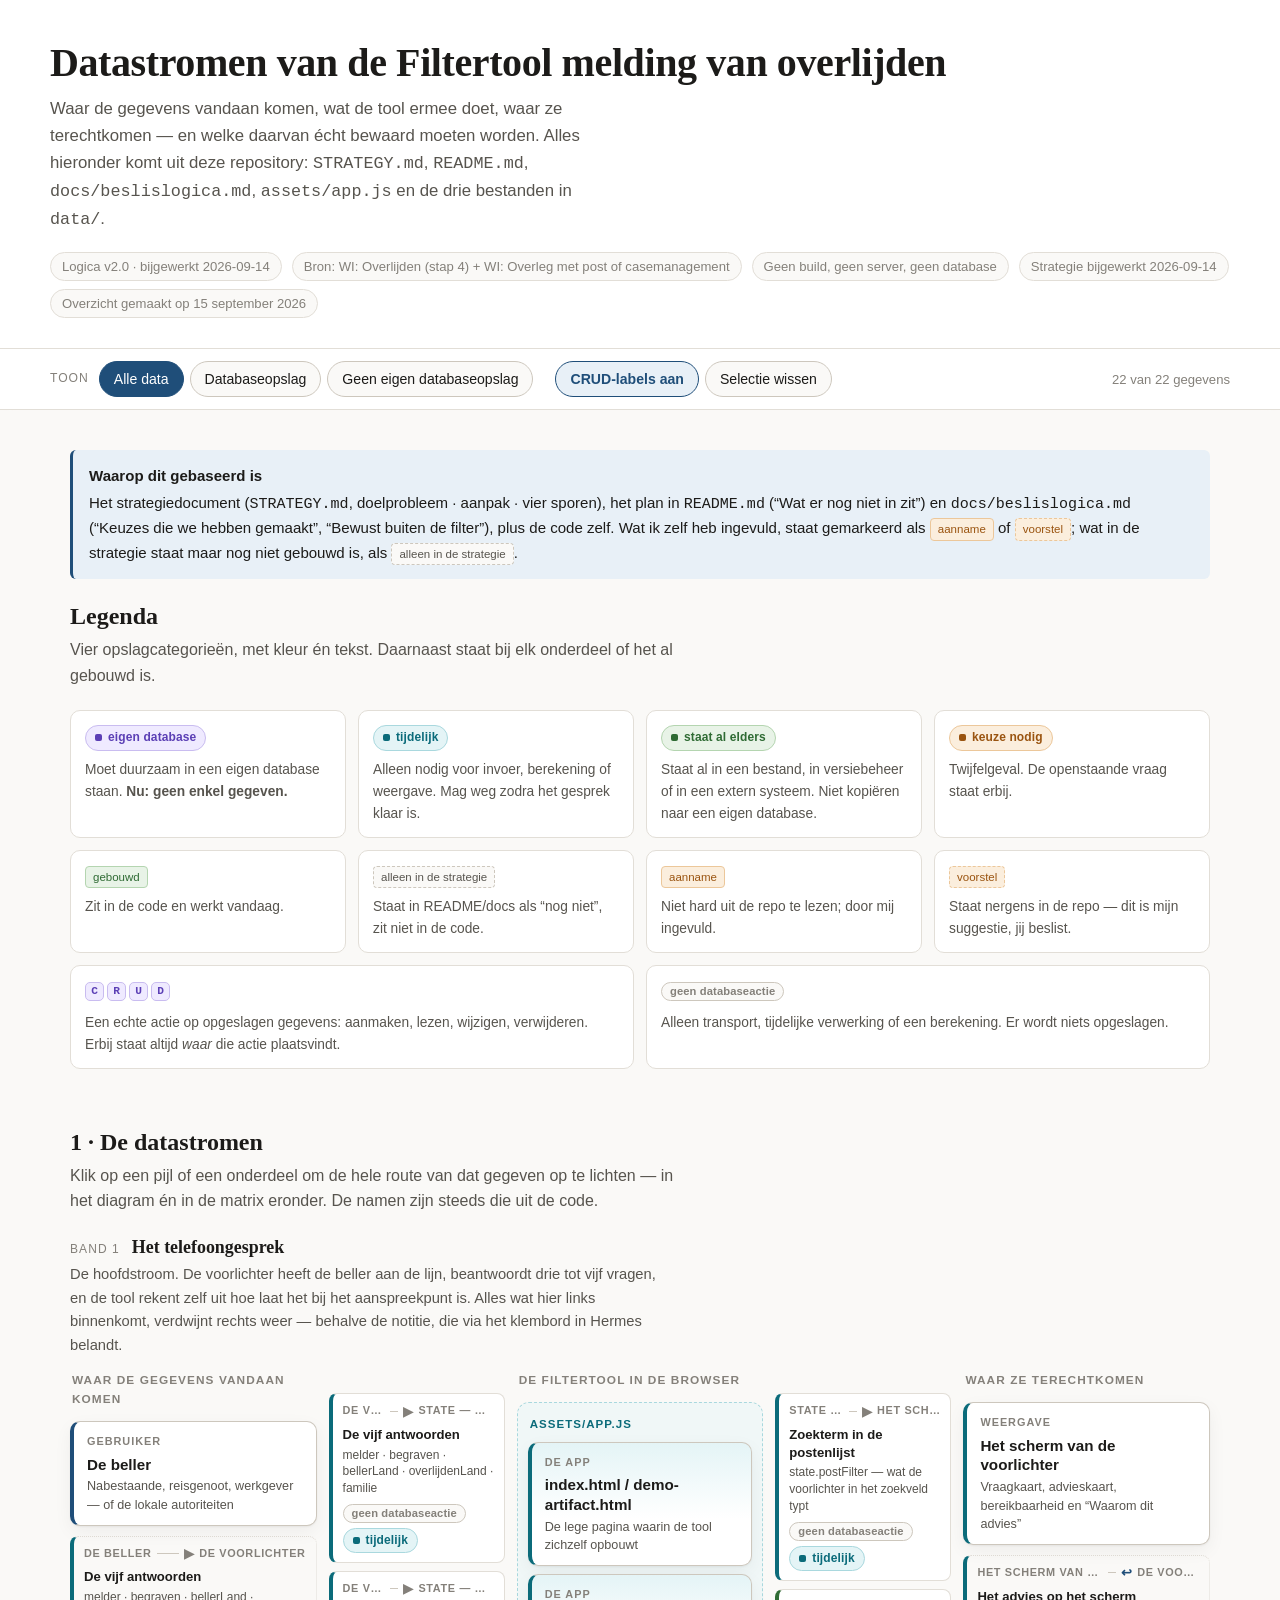
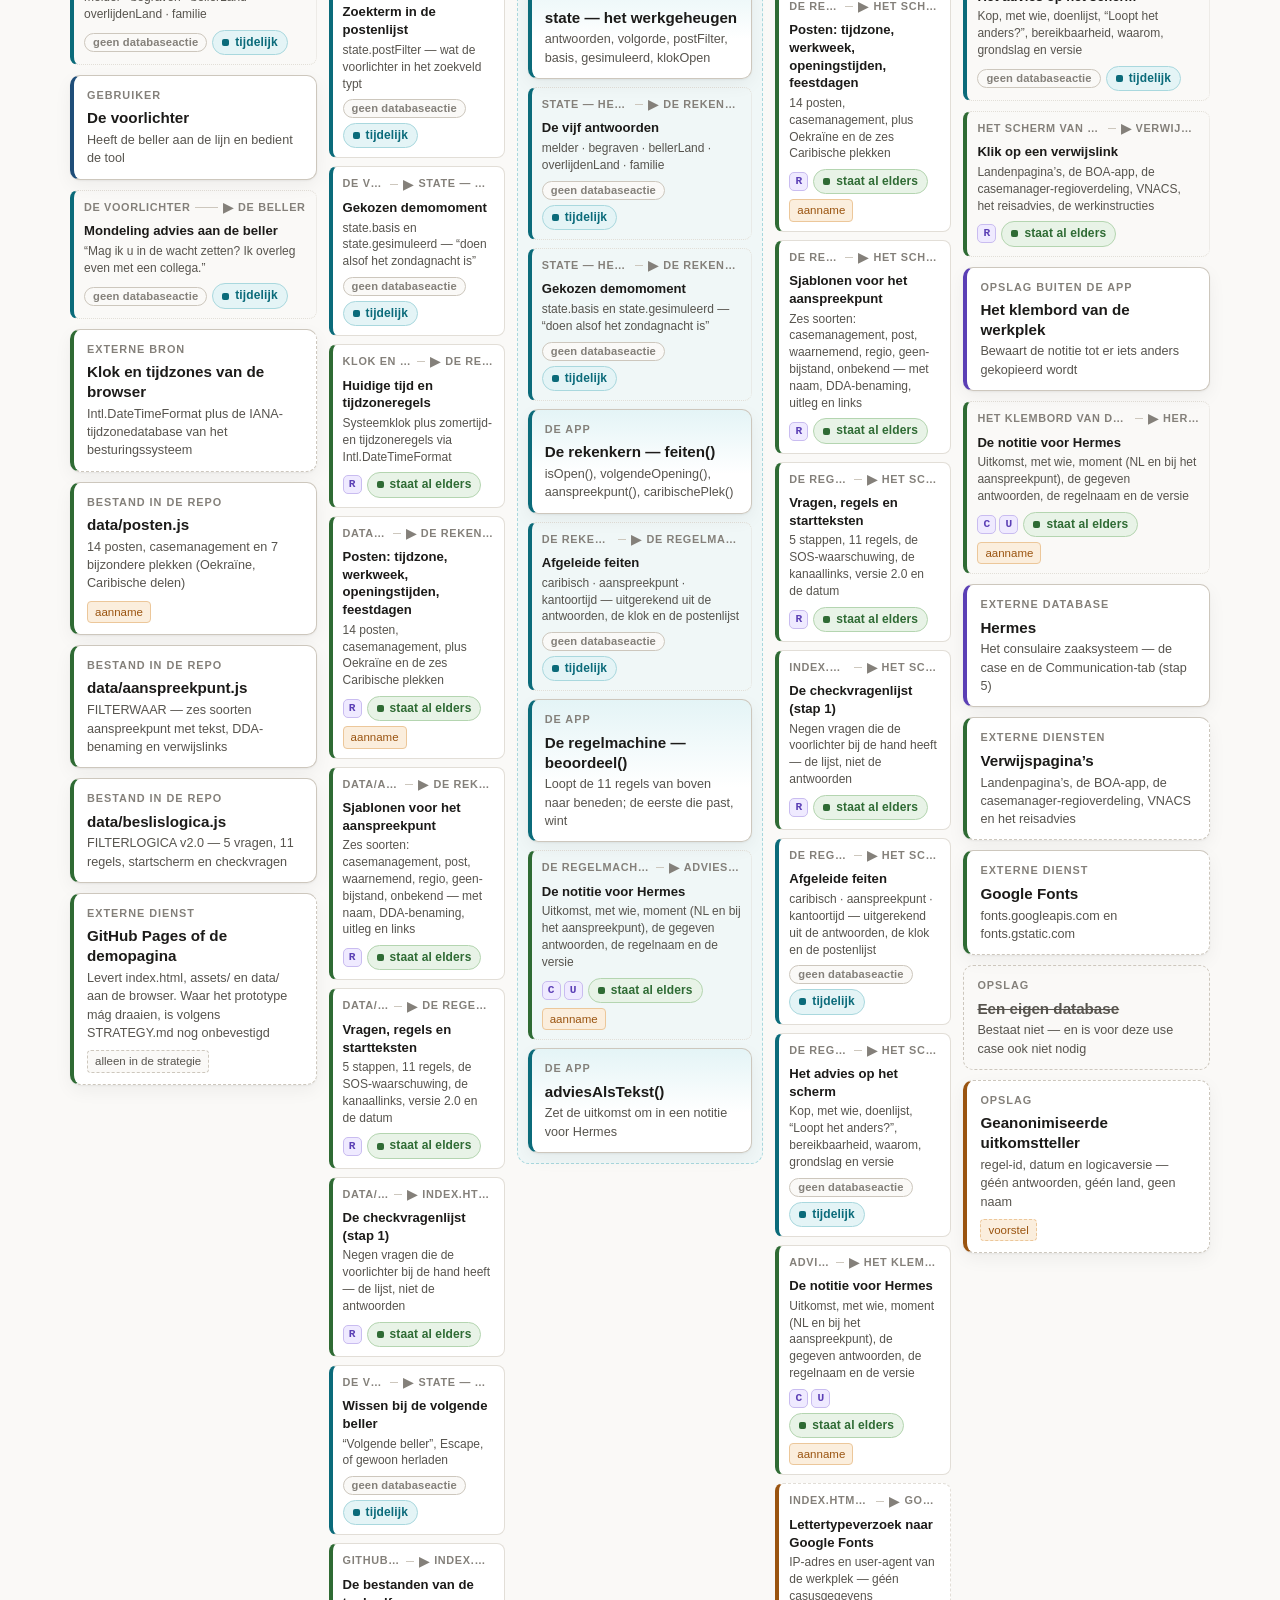
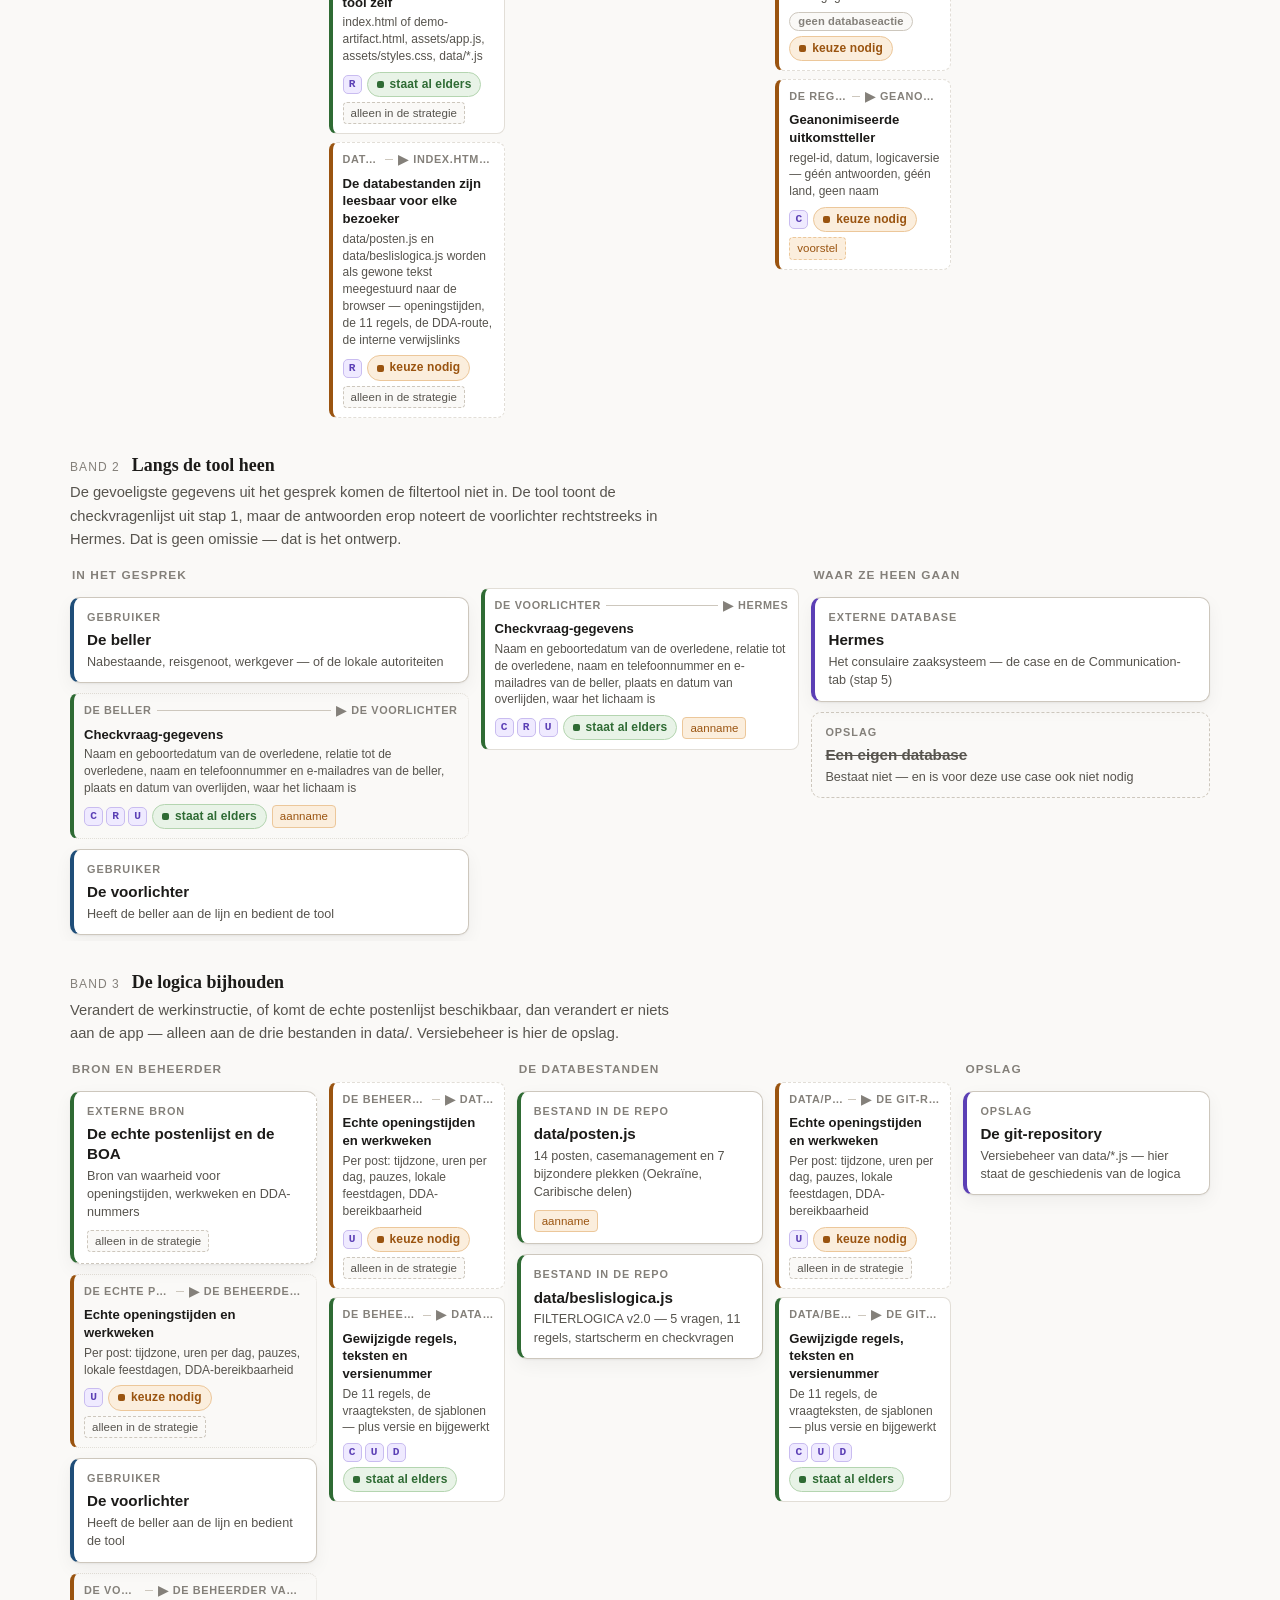
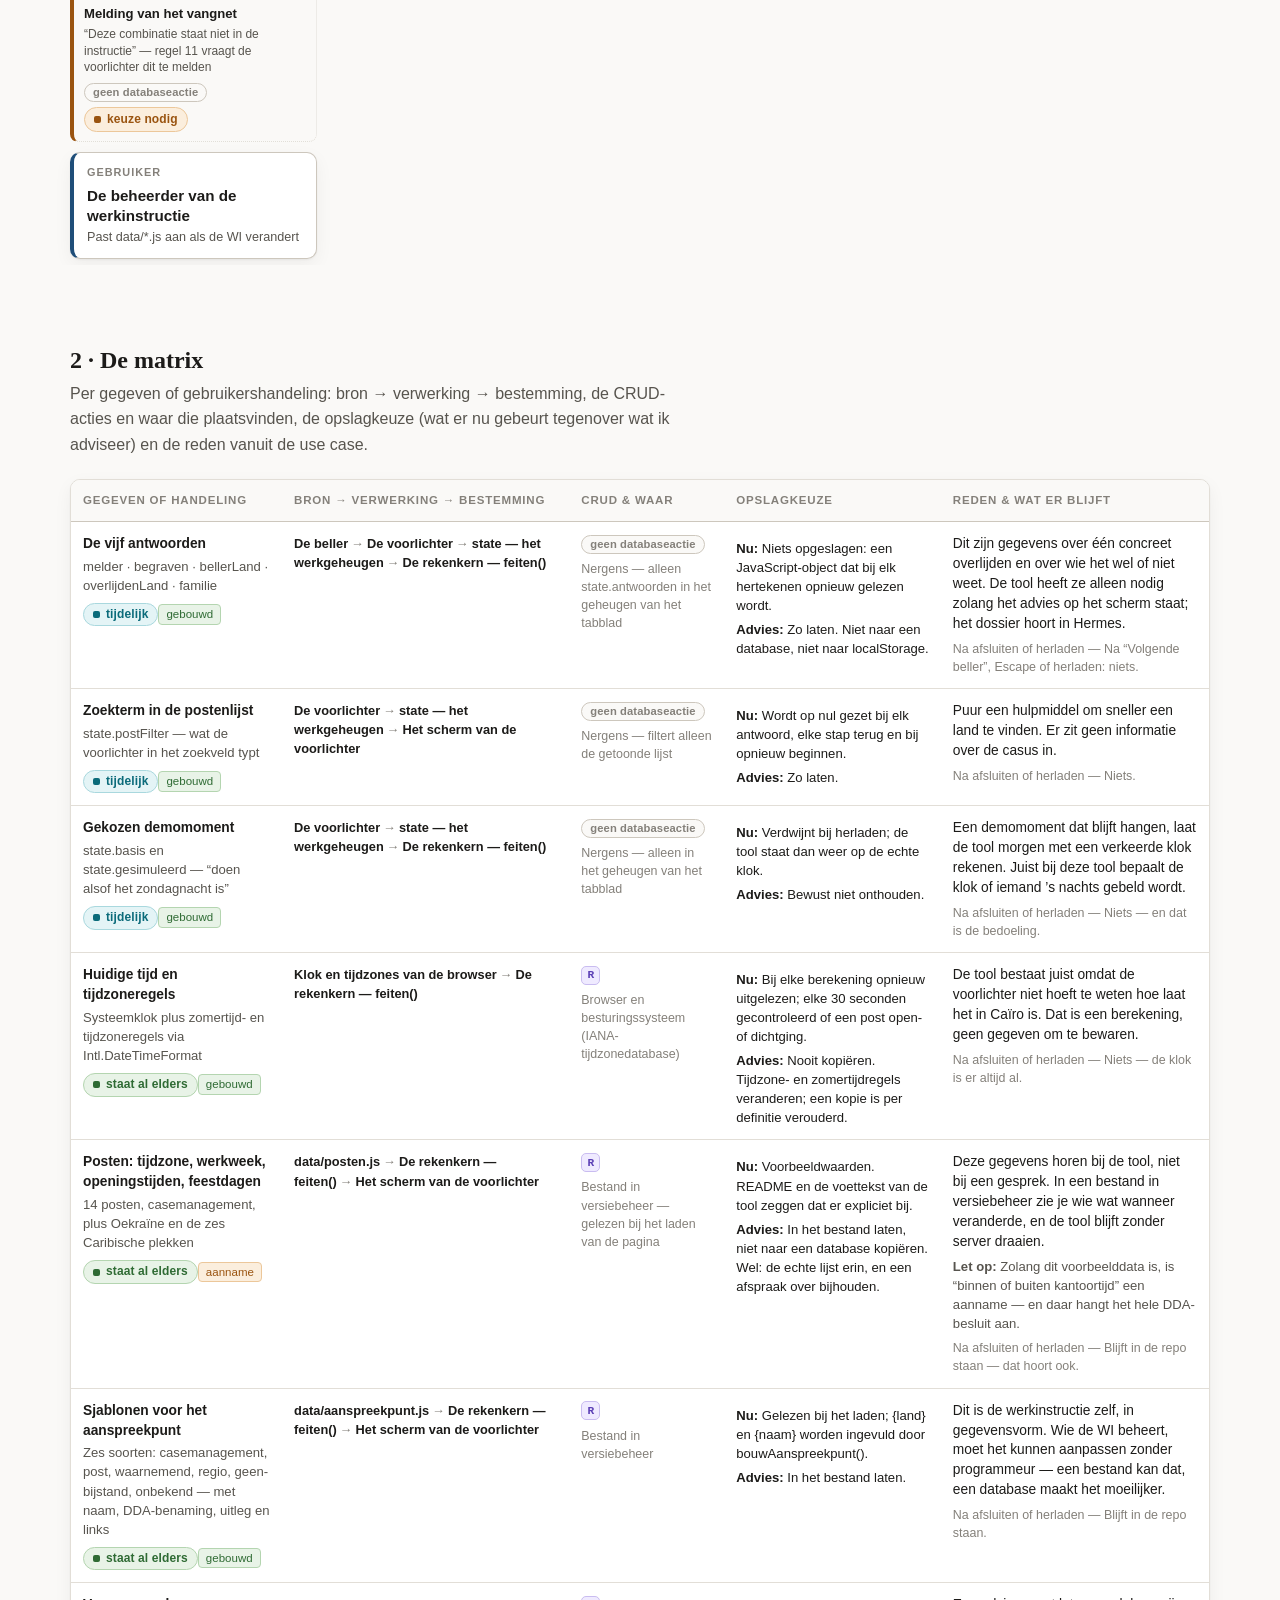
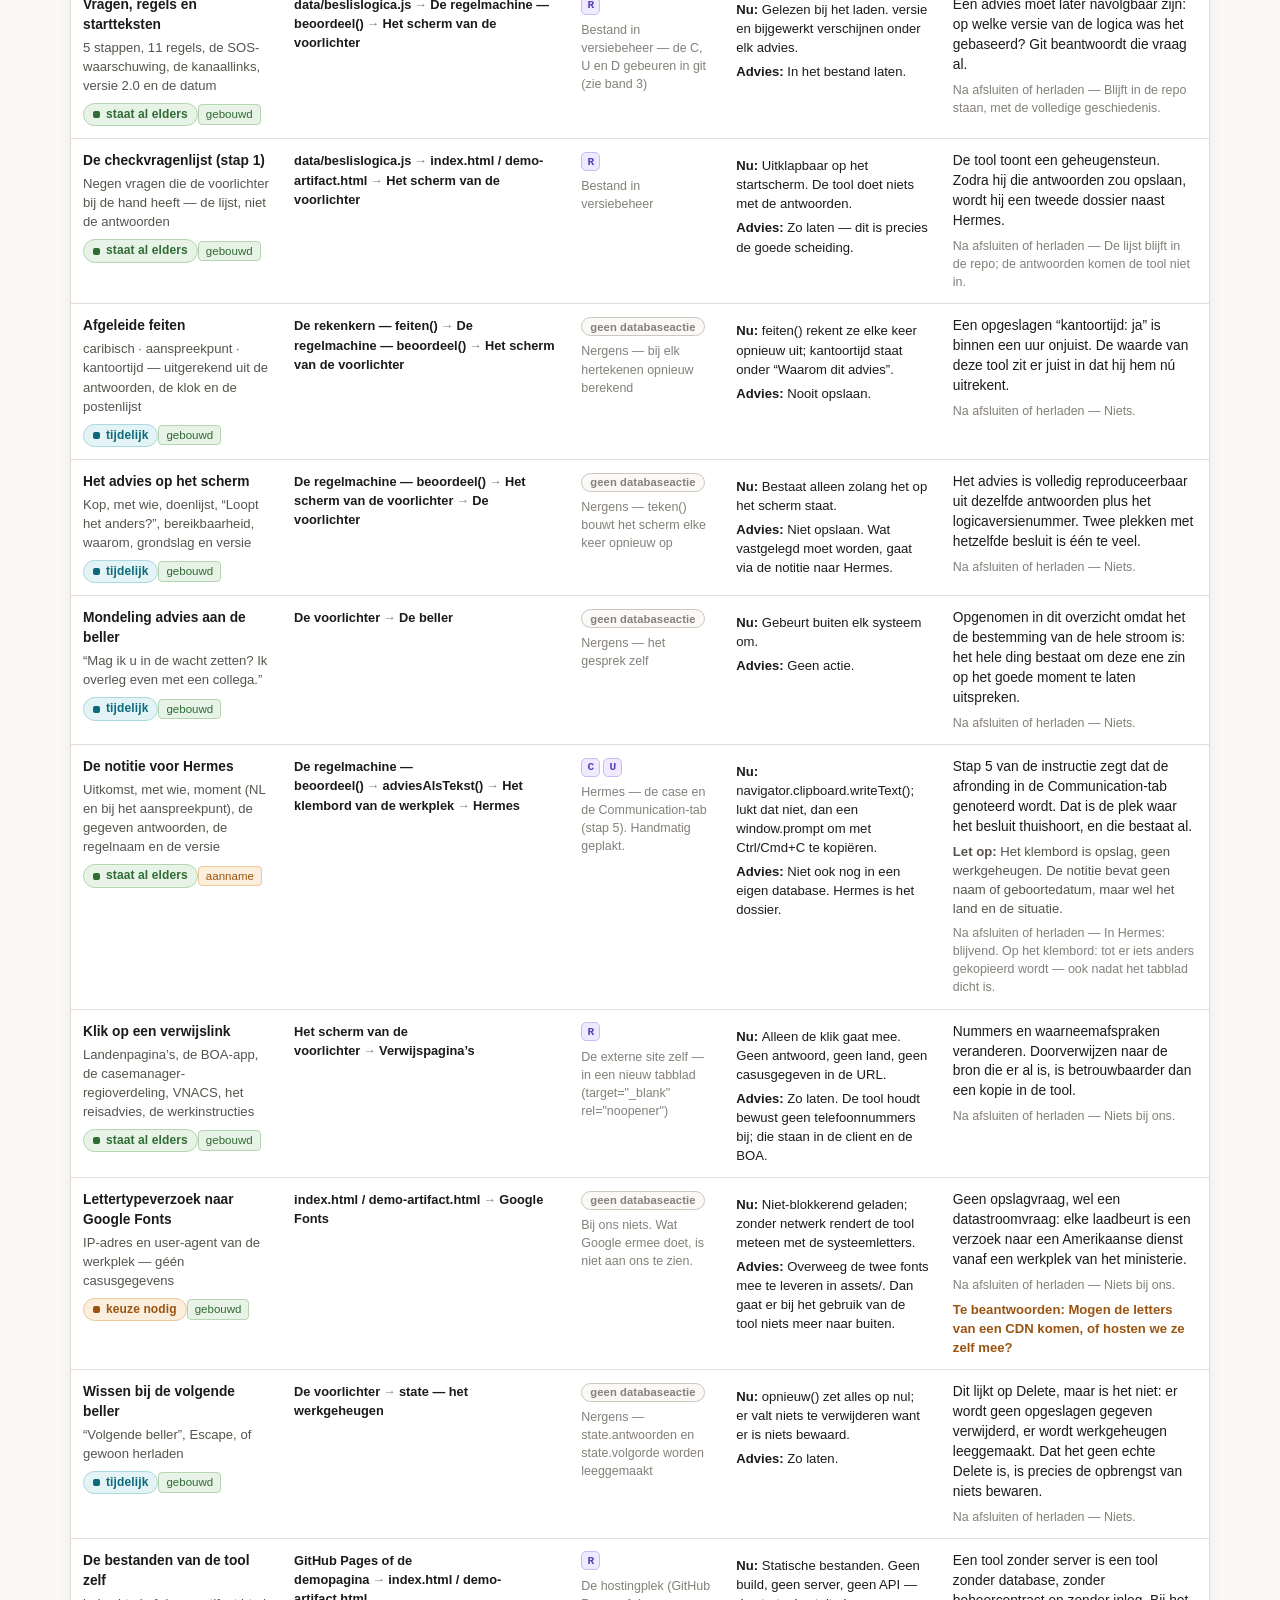
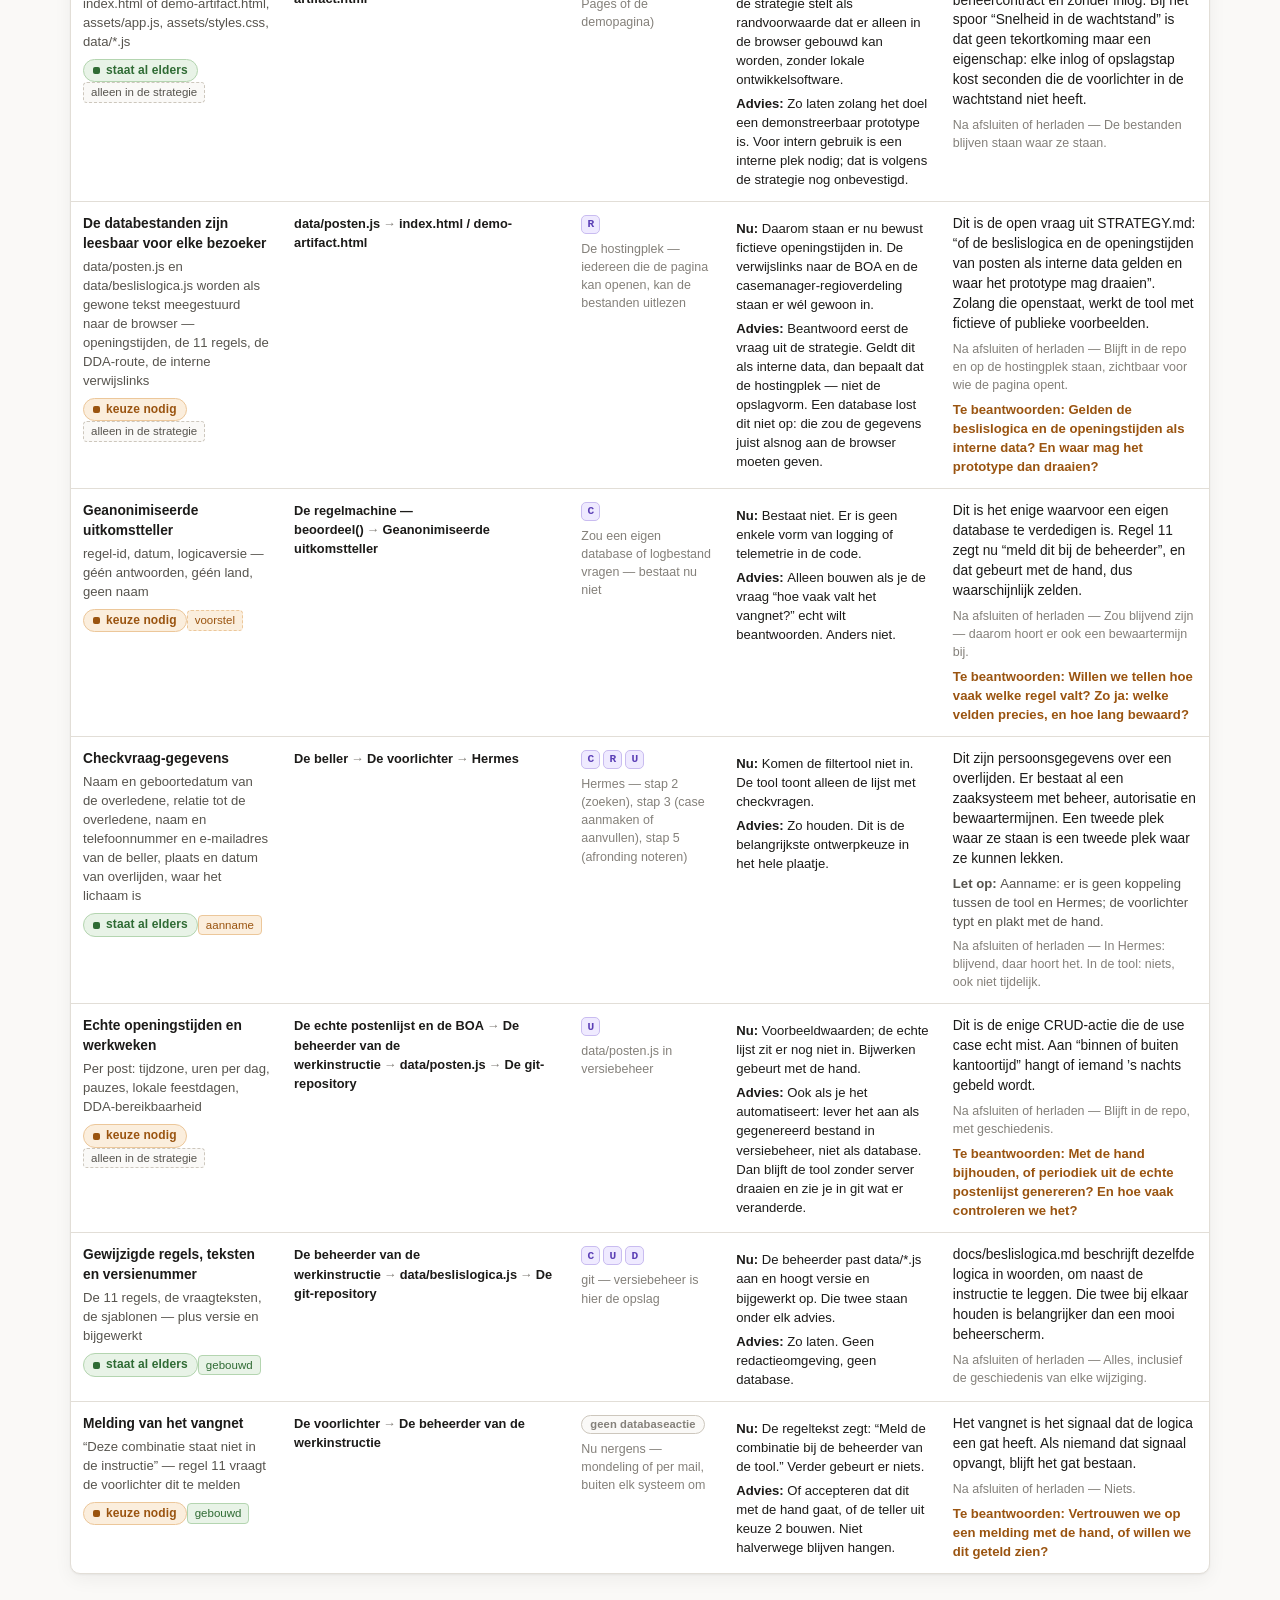
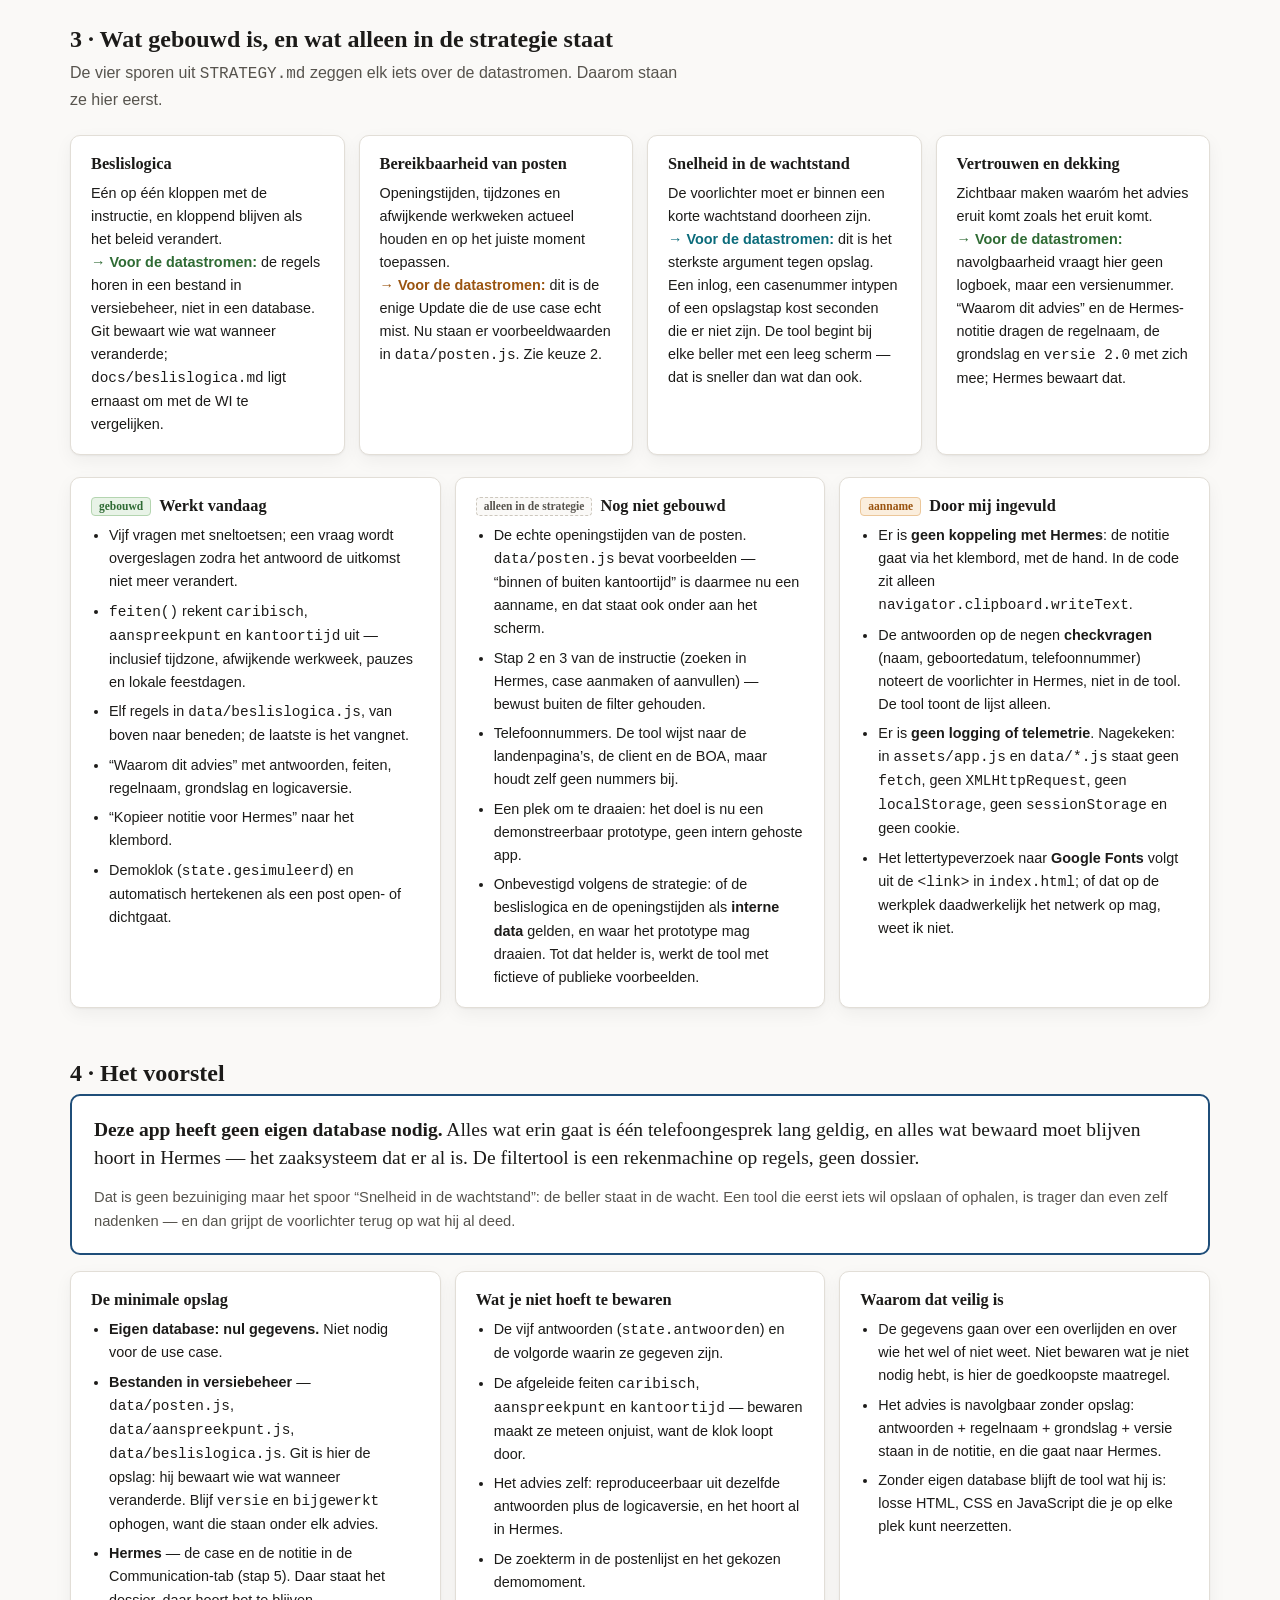
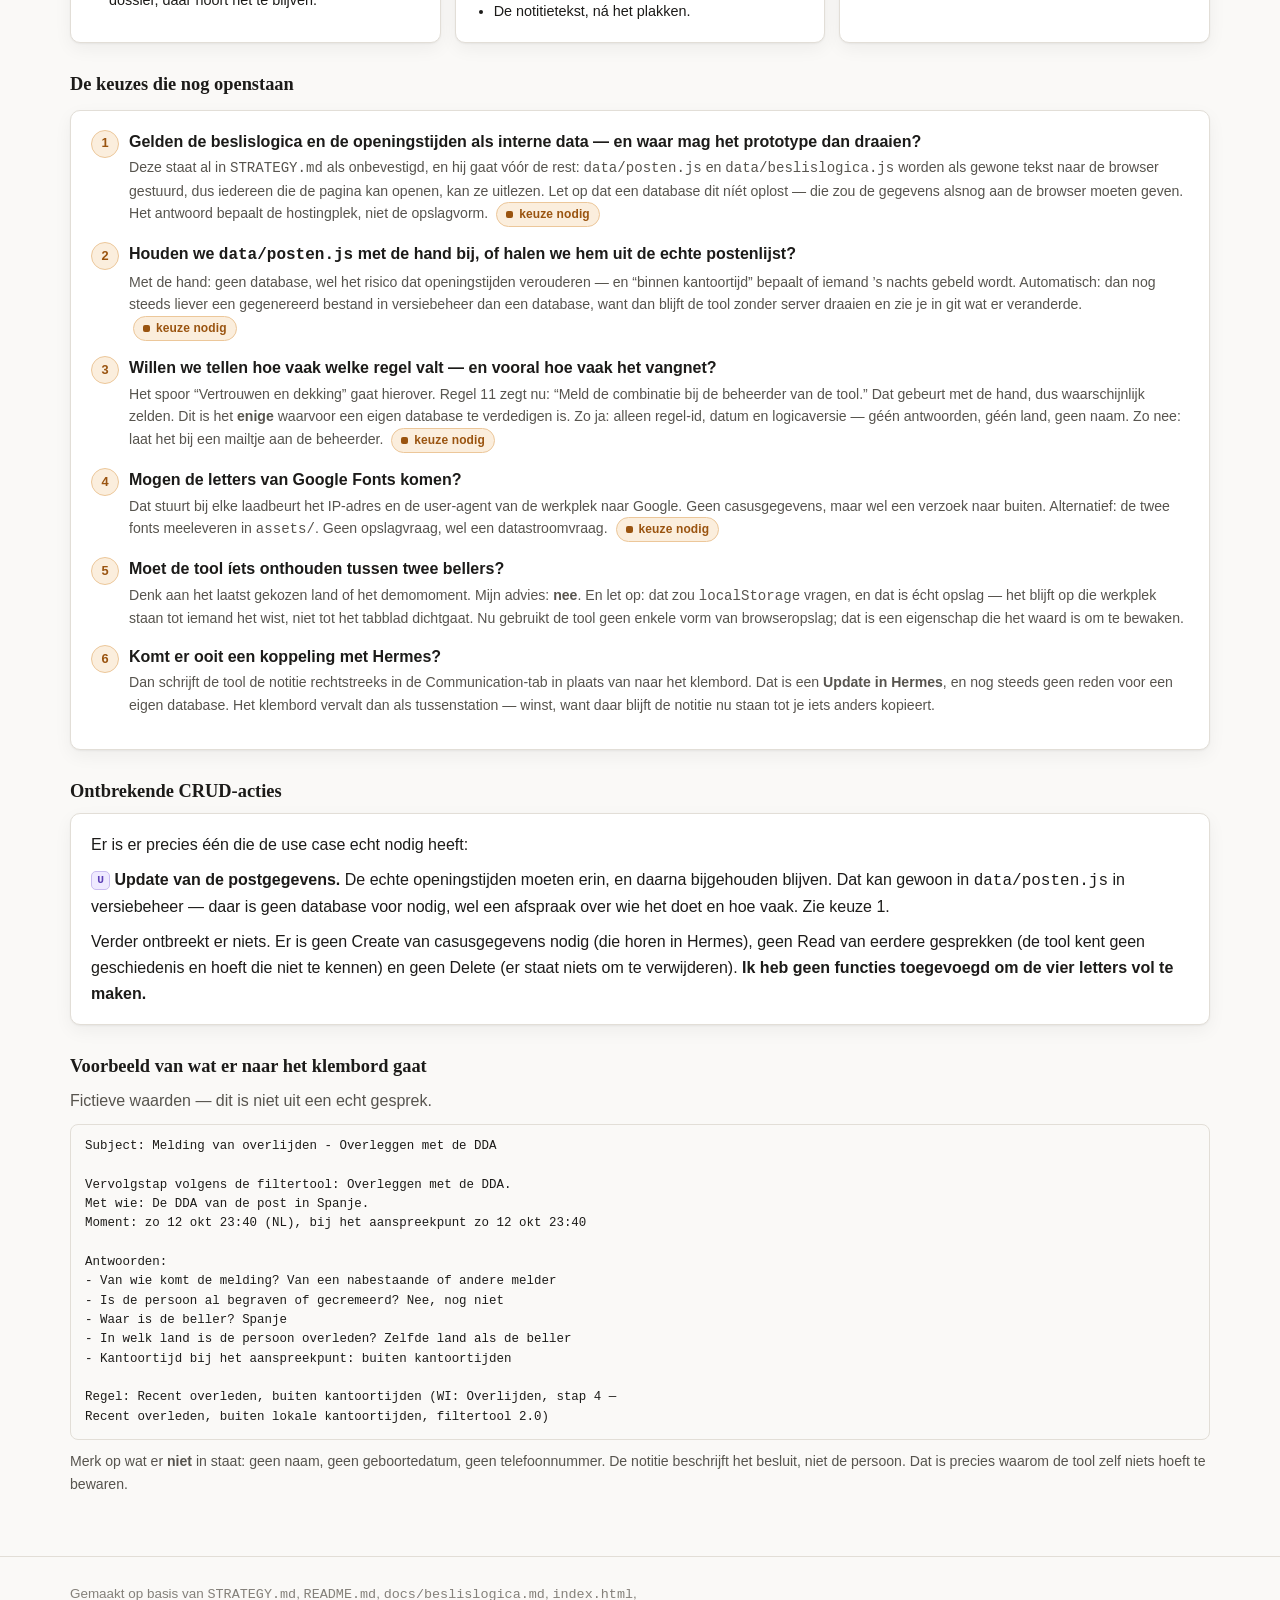
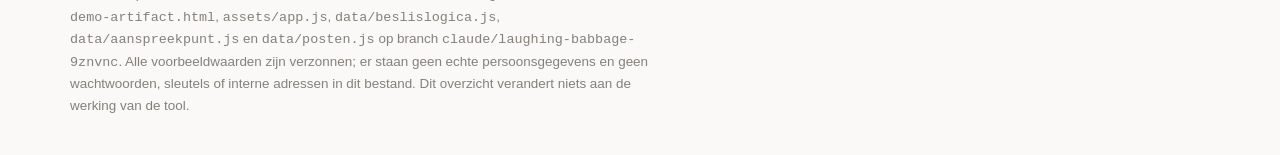
==== datastromen.html @ fae71680 "Datastromen van de filtertool in beeld, plus het strategiedocument datastromen.html is één zelfstand" ====
<!doctype html>
<html lang="nl">
<head>
<meta charset="utf-8">
<meta name="viewport" content="width=device-width, initial-scale=1">
<title>Datastromen — Filtertool melding van overlijden</title>
<meta name="description" content="Waar de gegevens vandaan komen, wat de filtertool ermee doet, waar ze terechtkomen, en wat er wel en niet bewaard hoeft te worden.">
<style>
/* ------------------------------------------------------------------ basis */
:root{
  color-scheme: light dark;

  --pap:#faf9f7;
  --vel:#ffffff;
  --inkt:#1c1b19;
  --inkt-zacht:#57544e;
  --inkt-stil:#84807a;
  --rand:#e2ded7;
  --rand-hard:#cdc7bd;
  --accent:#1f4e79;
  --accent-zacht:#e8f0f7;

  --db:#5b3fb5;          --db-vel:#efeaff;   --db-rand:#c9bcf0;
  --tijdelijk:#0b6b7a;   --tijdelijk-vel:#e4f4f6; --tijdelijk-rand:#a9d8de;
  --elders:#2f6b34;      --elders-vel:#e8f3e7; --elders-rand:#b4d5b0;
  --keuze:#9a5410;       --keuze-vel:#fbeedd; --keuze-rand:#ecc79a;

  --radius:10px;
  --schaduw:0 1px 2px rgba(28,27,25,.05), 0 6px 18px rgba(28,27,25,.05);
}
@media (prefers-color-scheme: dark){
  :root{
    --pap:#16171a;
    --vel:#1e2024;
    --inkt:#eceae6;
    --inkt-zacht:#b4b0a9;
    --inkt-stil:#8b8781;
    --rand:#32353b;
    --rand-hard:#454951;
    --accent:#8ab6de;
    --accent-zacht:#1c2b38;

    --db:#b9a6ff;          --db-vel:#241f36;   --db-rand:#463a6b;
    --tijdelijk:#6fd3e0;   --tijdelijk-vel:#122a2e; --tijdelijk-rand:#27535b;
    --elders:#8ed08a;      --elders-vel:#16281a; --elders-rand:#2e4f31;
    --keuze:#e8b071;       --keuze-vel:#2e2216; --keuze-rand:#5d452a;

    --schaduw:0 1px 2px rgba(0,0,0,.3), 0 6px 18px rgba(0,0,0,.25);
  }
}

*{box-sizing:border-box}
html{-webkit-text-size-adjust:100%}
body{
  margin:0;
  background:var(--pap);
  color:var(--inkt);
  font:16px/1.6 "Source Sans 3", -apple-system, BlinkMacSystemFont, "Segoe UI", Roboto, Helvetica, Arial, sans-serif;
}
h1,h2,h3{font-family:"Source Serif 4", Georgia, "Times New Roman", serif; line-height:1.25; font-weight:600; margin:0}
a{color:var(--accent)}
p{margin:0 0 .8em}
.wrap{max-width:1180px; margin:0 auto; padding:0 20px}

/* ------------------------------------------------------------------- kop */
.kop{border-bottom:1px solid var(--rand); background:var(--vel)}
.kop-in{padding:38px 0 30px}
.kop h1{font-size:clamp(1.7rem, 4.2vw, 2.5rem); letter-spacing:-.01em}
.kop .onder{font-size:1.05rem; color:var(--inkt-zacht); max-width:62ch; margin-top:.5em}
.meta{margin-top:18px; display:flex; flex-wrap:wrap; gap:8px 10px; font-size:.82rem; color:var(--inkt-stil)}
.meta span{border:1px solid var(--rand); border-radius:999px; padding:3px 11px; background:var(--pap)}

/* --------------------------------------------------------------- secties */
section.blok{padding:40px 0 10px}
section.blok > .wrap > h2{font-size:1.5rem; margin-bottom:.25em}
.leadin{color:var(--inkt-zacht); max-width:70ch; margin-bottom:22px}
.kaart{background:var(--vel); border:1px solid var(--rand); border-radius:var(--radius); padding:18px 20px; box-shadow:var(--schaduw)}
.notitie{border-left:3px solid var(--accent); background:var(--accent-zacht); border-radius:6px; padding:14px 16px; margin:0 0 22px; font-size:.94rem}
.notitie strong{display:block; margin-bottom:.2em}

/* ------------------------------------------------------------ bedieining */
.balk{position:sticky; top:0; z-index:40; background:color-mix(in srgb, var(--vel) 92%, transparent); backdrop-filter:blur(8px); border-bottom:1px solid var(--rand)}
.balk-in{display:flex; flex-wrap:wrap; gap:14px 22px; align-items:center; padding:12px 0}
.knopgroep{display:flex; flex-wrap:wrap; gap:6px; align-items:center}
.knopgroep > .kopje{font-size:.76rem; text-transform:uppercase; letter-spacing:.08em; color:var(--inkt-stil); margin-right:4px}
button.filter, button.schakel{
  font:inherit; font-size:.88rem; cursor:pointer;
  background:var(--pap); color:var(--inkt);
  border:1px solid var(--rand-hard); border-radius:999px; padding:6px 14px;
}
button.filter:hover, button.schakel:hover{border-color:var(--accent)}
button.filter[aria-pressed="true"]{background:var(--accent); border-color:var(--accent); color:#fff}
@media (prefers-color-scheme: dark){ button.filter[aria-pressed="true"]{color:#10161c} }
button.schakel[aria-pressed="true"]{background:var(--accent-zacht); border-color:var(--accent); color:var(--accent); font-weight:600}
.telling{font-size:.82rem; color:var(--inkt-stil); margin-left:auto}

/* ----------------------------------------------------------------- legenda */
.legenda{display:grid; grid-template-columns:repeat(auto-fit, minmax(240px,1fr)); gap:12px; margin-bottom:8px}
.legenda .lem{border:1px solid var(--rand); border-radius:var(--radius); padding:12px 14px; background:var(--vel)}
.legenda .lem p{margin:0; font-size:.86rem; color:var(--inkt-zacht)}

.vlag{display:inline-flex; align-items:center; gap:6px; font-size:.75rem; font-weight:600; letter-spacing:.01em;
      border-radius:999px; padding:2px 9px; border:1px solid; white-space:nowrap}
.vlag::before{content:""; width:7px; height:7px; border-radius:2px; background:currentColor}
.vlag-db{color:var(--db); background:var(--db-vel); border-color:var(--db-rand)}
.vlag-tijdelijk{color:var(--tijdelijk); background:var(--tijdelijk-vel); border-color:var(--tijdelijk-rand)}
.vlag-elders{color:var(--elders); background:var(--elders-vel); border-color:var(--elders-rand)}
.vlag-keuze{color:var(--keuze); background:var(--keuze-vel); border-color:var(--keuze-rand)}

.status{display:inline-block; font-size:.72rem; border-radius:4px; padding:1px 7px; border:1px solid var(--rand-hard); color:var(--inkt-zacht); background:var(--pap); white-space:nowrap}
.status-gebouwd{border-color:var(--elders-rand); color:var(--elders); background:var(--elders-vel)}
.status-strategie{border-style:dashed}
.status-voorstel{border-style:dashed; border-color:var(--keuze-rand); color:var(--keuze); background:var(--keuze-vel)}
.status-aanname{border-color:var(--keuze-rand); color:var(--keuze); background:var(--keuze-vel)}

/* ------------------------------------------------------------------ crud */
.crud{display:inline-flex; gap:3px; vertical-align:middle}
.crud b{
  display:inline-grid; place-items:center; width:19px; height:19px; border-radius:5px;
  font-size:.7rem; font-weight:700; font-family:ui-monospace, SFMono-Regular, Menlo, monospace;
  background:var(--db-vel); color:var(--db); border:1px solid var(--db-rand);
}
.crud .geen{
  width:auto; padding:0 8px; border-radius:999px; font-weight:600; font-size:.7rem; font-family:inherit;
  background:var(--pap); color:var(--inkt-stil); border:1px solid var(--rand-hard); letter-spacing:.01em;
}
body.crud-uit .crud{display:none}
body.crud-uit .crud-kolom{display:none}

/* --------------------------------------------------------------- diagram */
.band{margin:0 0 30px}
.band-kop{display:flex; flex-wrap:wrap; align-items:baseline; gap:6px 12px; margin:0 0 4px}
.band-kop h3{font-size:1.12rem}
.band-kop .bandnr{font-size:.75rem; letter-spacing:.09em; text-transform:uppercase; color:var(--inkt-stil)}
.band-uitleg{color:var(--inkt-zacht); font-size:.92rem; max-width:74ch; margin:0 0 14px}

.diagram-scroll{overflow-x:auto; padding-bottom:6px; margin:0 -20px; padding-left:20px; padding-right:20px}
.raster{display:grid; gap:12px; align-items:start; min-width:960px}
.raster.k3{grid-template-columns:minmax(0,1.05fr) minmax(150px,.75fr) minmax(0,1.05fr) minmax(150px,.75fr) minmax(0,1.05fr)}
.raster.k2{grid-template-columns:minmax(0,1fr) minmax(170px,.8fr) minmax(0,1fr)}
@media (max-width:900px){
  .diagram-scroll{overflow-x:visible; margin:0; padding-left:0; padding-right:0}
  .raster, .raster.k3, .raster.k2{grid-template-columns:1fr; min-width:0}
}

.kolom{display:flex; flex-direction:column; gap:10px}
.kolom-kop{font-size:.74rem; text-transform:uppercase; letter-spacing:.09em; color:var(--inkt-stil); font-weight:700; padding:0 2px 2px}
.goot{display:flex; flex-direction:column; gap:8px; justify-content:center; padding-top:22px}
@media (max-width:900px){ .goot{padding-top:0} }

.knoop{
  position:relative; background:var(--vel); border:1px solid var(--rand-hard); border-radius:var(--radius);
  padding:11px 13px; box-shadow:var(--schaduw); transition:opacity .18s, border-color .18s, transform .18s;
  cursor:pointer; text-align:left; font:inherit; color:inherit; width:100%; display:block;
}
.knoop:hover{border-color:var(--accent)}
.knoop .naam{font-weight:700; font-size:.95rem; display:block; line-height:1.3}
.knoop .sub{display:block; font-size:.79rem; color:var(--inkt-zacht); margin-top:3px; line-height:1.45}
.knoop .soortje{display:block; font-size:.68rem; text-transform:uppercase; letter-spacing:.09em; color:var(--inkt-stil); margin-bottom:4px; font-weight:700}
.knoop .vlaggen{display:flex; flex-wrap:wrap; gap:5px; margin-top:8px}

.knoop.s-gebruiker{border-left:4px solid var(--accent)}
.knoop.s-extern{border-left:4px solid var(--elders); border-style:solid dashed dashed solid}
.knoop.s-bestand{border-left:4px solid var(--elders)}
.knoop.s-app{border-left:4px solid var(--tijdelijk); background:linear-gradient(180deg, var(--tijdelijk-vel) 0%, var(--vel) 62%)}
.knoop.s-weergave{border-left:4px solid var(--tijdelijk)}
.knoop.s-opslag{border-left:4px solid var(--db)}
.knoop.s-externe-db{border-left:4px solid var(--db)}
.knoop.s-voorstel{border-left:4px solid var(--keuze); border-style:dashed dashed dashed solid}
.knoop.s-leeg{border:1px dashed var(--rand-hard); background:transparent; box-shadow:none; cursor:default}
.knoop.s-leeg .naam{color:var(--inkt-zacht); text-decoration:line-through; text-decoration-thickness:1px}

.knoop[data-actief="true"]{border-color:var(--accent); box-shadow:0 0 0 3px var(--accent-zacht), var(--schaduw)}
.gedimd{opacity:.24}

.appdoos{border:1px dashed var(--tijdelijk-rand); border-radius:12px; padding:10px; background:color-mix(in srgb, var(--tijdelijk-vel) 45%, transparent); display:flex; flex-direction:column; gap:8px}
.appdoos .doosnaam{font-size:.72rem; text-transform:uppercase; letter-spacing:.09em; color:var(--tijdelijk); font-weight:700; padding:2px 2px 0}

/* pijlen */
.pijl{
  display:block; width:100%; text-align:left; font:inherit; color:inherit; cursor:pointer;
  background:var(--vel); border:1px solid var(--rand); border-radius:8px; padding:8px 10px 9px;
  transition:opacity .18s, border-color .18s;
}
.pijl:hover{border-color:var(--accent)}
.pijl[data-actief="true"]{border-color:var(--accent); box-shadow:0 0 0 3px var(--accent-zacht)}
.pijl .lijn{display:flex; align-items:center; gap:5px; margin-bottom:6px; color:var(--inkt-stil);
  font-size:.68rem; text-transform:uppercase; letter-spacing:.06em; font-weight:700}
.pijl .lijn i{flex:1 1 10px; min-width:8px; height:1px; background:var(--rand-hard); display:block}
.pijl .lijn .van, .pijl .lijn .naar{flex:0 1 auto; min-width:0; overflow:hidden; text-overflow:ellipsis; white-space:nowrap}
.pijl .lijn .punt{font-size:.82rem; line-height:1; letter-spacing:0; flex:none}
.pijl .wat{display:block; font-size:.82rem; font-weight:600; line-height:1.35}
.pijl .mee{display:block; font-size:.75rem; color:var(--inkt-zacht); margin-top:3px; line-height:1.4}
.pijl .onderrand{display:flex; flex-wrap:wrap; gap:5px; align-items:center; margin-top:7px}
.pijl.c-db{border-left:4px solid var(--db)}
.pijl.c-tijdelijk{border-left:4px solid var(--tijdelijk)}
.pijl.c-elders{border-left:4px solid var(--elders)}
.pijl.c-keuze{border-left:4px solid var(--keuze); border-top-style:dashed; border-right-style:dashed; border-bottom-style:dashed}
.pijl.binnen{background:transparent; box-shadow:none; border-style:dotted; border-left-style:solid}
.pijl.terug .lijn .punt{color:var(--accent)}

@media (max-width:900px){
  .pijl .lijn i{background:linear-gradient(90deg, var(--rand-hard), var(--rand-hard))}
  .goot .pijl{margin-left:14px; border-left-width:4px}
}

/* --------------------------------------------------------------- matrix */
.tabelwrap{overflow-x:auto; border:1px solid var(--rand); border-radius:var(--radius); background:var(--vel); box-shadow:var(--schaduw)}
table{border-collapse:collapse; width:100%; min-width:900px; font-size:.86rem}
thead th{
  text-align:left; font-size:.72rem; text-transform:uppercase; letter-spacing:.07em; color:var(--inkt-stil);
  padding:11px 12px; border-bottom:1px solid var(--rand-hard); background:var(--pap); position:sticky; top:0; white-space:nowrap;
}
tbody td{padding:12px; border-bottom:1px solid var(--rand); vertical-align:top; line-height:1.45}
tbody tr:last-child td{border-bottom:0}
tbody tr{cursor:pointer}
tbody tr:hover td{background:var(--accent-zacht)}
tbody tr[data-actief="true"] td{background:var(--accent-zacht)}
td .gnaam{font-weight:700; display:block; margin-bottom:3px}
td .gdetail{color:var(--inkt-zacht); font-size:.82rem; display:block}
td .route{font-size:.8rem; line-height:1.5}
td .route b{font-weight:600}
td .pijltje{color:var(--inkt-stil); padding:0 3px}
td .reden{color:var(--inkt-zacht); font-size:.82rem; margin-top:5px; display:block}
td .vraagje{display:block; margin-top:6px; font-size:.82rem; color:var(--keuze); font-weight:600}
td .blijft{display:block; margin-top:6px; font-size:.78rem; color:var(--inkt-stil)}
.adv{display:block; font-size:.82rem; margin-top:5px}
.adv b{font-weight:700}

@media (max-width:760px){
  .tabelwrap{border:0; background:transparent; box-shadow:none; overflow-x:visible}
  table{min-width:0}
  thead{position:absolute; width:1px; height:1px; overflow:hidden; clip:rect(0 0 0 0); white-space:nowrap}
  tbody tr{display:block; background:var(--vel); border:1px solid var(--rand); border-radius:var(--radius); margin-bottom:12px; box-shadow:var(--schaduw)}
  tbody td{display:block; border-bottom:1px solid var(--rand); padding:10px 13px}
  tbody td:last-child{border-bottom:0}
  tbody td::before{
    content:attr(data-label); display:block; font-size:.68rem; text-transform:uppercase; letter-spacing:.08em;
    color:var(--inkt-stil); font-weight:700; margin-bottom:4px;
  }
  tbody td:first-child::before{display:none}
}

/* ------------------------------------------------------------- voorstel */
.voorstel{display:grid; grid-template-columns:repeat(auto-fit, minmax(270px,1fr)); gap:14px; margin-top:6px}
.voorstel .kaart h3{font-size:1.02rem; margin-bottom:.45em; display:flex; align-items:center; gap:8px}
.voorstel ul{margin:0; padding-left:18px}
.voorstel li{margin-bottom:.45em; font-size:.9rem}
.voorstel li:last-child{margin-bottom:0}
.slot{border:2px solid var(--accent); border-radius:var(--radius); padding:20px 22px; background:var(--vel); margin-bottom:16px}
.slot .zin{font-family:"Source Serif 4", Georgia, serif; font-size:1.22rem; line-height:1.45; margin:0}
.keuzelijst{counter-reset:k; list-style:none; padding:0; margin:0}
.keuzelijst li{counter-increment:k; position:relative; padding-left:38px; margin-bottom:14px}
.keuzelijst li::before{
  content:counter(k); position:absolute; left:0; top:1px; width:26px; height:26px; border-radius:50%;
  display:grid; place-items:center; font-size:.8rem; font-weight:700;
  background:var(--keuze-vel); color:var(--keuze); border:1px solid var(--keuze-rand);
}
.keuzelijst .kvraag{display:block; font-weight:700; margin-bottom:2px}
.keuzelijst .kuitleg{display:block; font-size:.88rem; color:var(--inkt-zacht)}

.voorbeeld{font-family:ui-monospace, SFMono-Regular, Menlo, Consolas, monospace; font-size:.78rem; line-height:1.55;
  background:var(--pap); border:1px solid var(--rand); border-radius:8px; padding:12px 14px; white-space:pre-wrap; overflow-x:auto; margin:0}

.voet{border-top:1px solid var(--rand); margin-top:40px; padding:26px 0 46px; color:var(--inkt-stil); font-size:.84rem}
.voet p{max-width:80ch}
.leegmelding{border:1px dashed var(--rand-hard); border-radius:var(--radius); padding:16px 18px; color:var(--inkt-zacht); font-size:.9rem; background:var(--pap); margin-bottom:16px}
[hidden]{display:none !important}
</style>
</head>
<body>

<header class="kop">
  <div class="wrap kop-in">
    <h1>Datastromen van de Filtertool melding van overlijden</h1>
    <p class="onder">Waar de gegevens vandaan komen, wat de tool ermee doet, waar ze terechtkomen — en welke daarvan écht bewaard moeten worden. Alles hieronder komt uit deze repository: <code>STRATEGY.md</code>, <code>README.md</code>, <code>docs/beslislogica.md</code>, <code>assets/app.js</code> en de drie bestanden in <code>data/</code>.</p>
    <div class="meta">
      <span>Logica v2.0 · bijgewerkt 2026-09-14</span>
      <span>Bron: WI: Overlijden (stap 4) + WI: Overleg met post of casemanagement</span>
      <span>Geen build, geen server, geen database</span>
      <span>Strategie bijgewerkt 2026-09-14</span>
      <span>Overzicht gemaakt op 15 september 2026</span>
    </div>
  </div>
</header>

<div class="balk">
  <div class="wrap balk-in">
    <div class="knopgroep">
      <span class="kopje">Toon</span>
      <button class="filter" data-filter="alle" aria-pressed="true">Alle data</button>
      <button class="filter" data-filter="db" aria-pressed="false">Databaseopslag</button>
      <button class="filter" data-filter="geendb" aria-pressed="false">Geen eigen databaseopslag</button>
    </div>
    <div class="knopgroep">
      <button class="schakel" id="crudKnop" aria-pressed="true">CRUD-labels aan</button>
      <button class="schakel" id="wisKnop">Selectie wissen</button>
    </div>
    <span class="telling" id="telling"></span>
  </div>
</div>

<section class="blok">
  <div class="wrap">
    <div class="notitie">
      <strong>Waarop dit gebaseerd is</strong>
      Het strategiedocument (<code>STRATEGY.md</code>, doelprobleem · aanpak · vier sporen), het plan in <code>README.md</code> (“Wat er nog niet in zit”) en <code>docs/beslislogica.md</code> (“Keuzes die we hebben gemaakt”, “Bewust buiten de filter”), plus de code zelf. Wat ik zelf heb ingevuld, staat gemarkeerd als <span class="status status-aanname">aanname</span> of <span class="status status-voorstel">voorstel</span>; wat in de strategie staat maar nog niet gebouwd is, als <span class="status status-strategie">alleen in de strategie</span>.
    </div>

    <h2>Legenda</h2>
    <p class="leadin">Vier opslagcategorieën, met kleur én tekst. Daarnaast staat bij elk onderdeel of het al gebouwd is.</p>
    <div class="legenda">
      <div class="lem"><span class="vlag vlag-db">eigen database</span><p style="margin-top:8px">Moet duurzaam in een eigen database staan. <b>Nu: geen enkel gegeven.</b></p></div>
      <div class="lem"><span class="vlag vlag-tijdelijk">tijdelijk</span><p style="margin-top:8px">Alleen nodig voor invoer, berekening of weergave. Mag weg zodra het gesprek klaar is.</p></div>
      <div class="lem"><span class="vlag vlag-elders">staat al elders</span><p style="margin-top:8px">Staat al in een bestand, in versiebeheer of in een extern systeem. Niet kopiëren naar een eigen database.</p></div>
      <div class="lem"><span class="vlag vlag-keuze">keuze nodig</span><p style="margin-top:8px">Twijfelgeval. De openstaande vraag staat erbij.</p></div>
      <div class="lem"><span class="status status-gebouwd">gebouwd</span><p style="margin-top:8px">Zit in de code en werkt vandaag.</p></div>
      <div class="lem"><span class="status status-strategie">alleen in de strategie</span><p style="margin-top:8px">Staat in README/docs als “nog niet”, zit niet in de code.</p></div>
      <div class="lem"><span class="status status-aanname">aanname</span><p style="margin-top:8px">Niet hard uit de repo te lezen; door mij ingevuld.</p></div>
      <div class="lem"><span class="status status-voorstel">voorstel</span><p style="margin-top:8px">Staat nergens in de repo — dit is mijn suggestie, jij beslist.</p></div>
    </div>
    <div class="legenda" style="margin-top:12px">
      <div class="lem"><span class="crud"><b>C</b><b>R</b><b>U</b><b>D</b></span><p style="margin-top:8px">Een echte actie op opgeslagen gegevens: aanmaken, lezen, wijzigen, verwijderen. Erbij staat altijd <i>waar</i> die actie plaatsvindt.</p></div>
      <div class="lem"><span class="crud"><b class="geen">geen databaseactie</b></span><p style="margin-top:8px">Alleen transport, tijdelijke verwerking of een berekening. Er wordt niets opgeslagen.</p></div>
    </div>
  </div>
</section>

<section class="blok">
  <div class="wrap">
    <h2>1 · De datastromen</h2>
    <p class="leadin">Klik op een pijl of een onderdeel om de hele route van dat gegeven op te lichten — in het diagram én in de matrix eronder. De namen zijn steeds die uit de code.</p>
    <div id="diagram"></div>
    <p id="diagramLeeg" class="leegmelding" hidden></p>
  </div>
</section>

<section class="blok">
  <div class="wrap">
    <h2>2 · De matrix</h2>
    <p class="leadin">Per gegeven of gebruikershandeling: bron → verwerking → bestemming, de CRUD-acties en waar die plaatsvinden, de opslagkeuze (wat er nu gebeurt tegenover wat ik adviseer) en de reden vanuit de use case.</p>
    <div class="tabelwrap">
      <table>
        <thead>
          <tr>
            <th style="min-width:200px">Gegeven of handeling</th>
            <th style="min-width:230px">Bron → verwerking → bestemming</th>
            <th class="crud-kolom" style="min-width:150px">CRUD &amp; waar</th>
            <th style="min-width:170px">Opslagkeuze</th>
            <th style="min-width:250px">Reden &amp; wat er blijft</th>
          </tr>
        </thead>
        <tbody id="matrix"></tbody>
      </table>
    </div>
    <p id="matrixLeeg" class="leegmelding" hidden></p>
  </div>
</section>

<section class="blok">
  <div class="wrap">
    <h2>3 · Wat gebouwd is, en wat alleen in de strategie staat</h2>

    <p class="leadin">De vier sporen uit <code>STRATEGY.md</code> zeggen elk iets over de datastromen. Daarom staan ze hier eerst.</p>
    <div class="voorstel" style="margin-bottom:22px">
      <div class="kaart">
        <h3>Beslislogica</h3>
        <p style="font-size:.9rem; margin:0">Eén op één kloppen met de instructie, en kloppend blijven als het beleid verandert.<br><b style="color:var(--elders)">→ Voor de datastromen:</b> de regels horen in een bestand in versiebeheer, niet in een database. Git bewaart wie wat wanneer veranderde; <code>docs/beslislogica.md</code> ligt ernaast om met de WI te vergelijken.</p>
      </div>
      <div class="kaart">
        <h3>Bereikbaarheid van posten</h3>
        <p style="font-size:.9rem; margin:0">Openingstijden, tijdzones en afwijkende werkweken actueel houden en op het juiste moment toepassen.<br><b style="color:var(--keuze)">→ Voor de datastromen:</b> dit is de enige Update die de use case echt mist. Nu staan er voorbeeldwaarden in <code>data/posten.js</code>. Zie keuze 2.</p>
      </div>
      <div class="kaart">
        <h3>Snelheid in de wachtstand</h3>
        <p style="font-size:.9rem; margin:0">De voorlichter moet er binnen een korte wachtstand doorheen zijn.<br><b style="color:var(--tijdelijk)">→ Voor de datastromen:</b> dit is het sterkste argument tegen opslag. Een inlog, een casenummer intypen of een opslagstap kost seconden die er niet zijn. De tool begint bij elke beller met een leeg scherm — dat is sneller dan wat dan ook.</p>
      </div>
      <div class="kaart">
        <h3>Vertrouwen en dekking</h3>
        <p style="font-size:.9rem; margin:0">Zichtbaar maken waaróm het advies eruit komt zoals het eruit komt.<br><b style="color:var(--elders)">→ Voor de datastromen:</b> navolgbaarheid vraagt hier geen logboek, maar een versienummer. “Waarom dit advies” en de Hermes-notitie dragen de regelnaam, de grondslag en <code>versie 2.0</code> met zich mee; Hermes bewaart dat.</p>
      </div>
    </div>

    <div class="voorstel">
      <div class="kaart">
        <h3><span class="status status-gebouwd">gebouwd</span> Werkt vandaag</h3>
        <ul>
          <li>Vijf vragen met sneltoetsen; een vraag wordt overgeslagen zodra het antwoord de uitkomst niet meer verandert.</li>
          <li><code>feiten()</code> rekent <code>caribisch</code>, <code>aanspreekpunt</code> en <code>kantoortijd</code> uit — inclusief tijdzone, afwijkende werkweek, pauzes en lokale feestdagen.</li>
          <li>Elf regels in <code>data/beslislogica.js</code>, van boven naar beneden; de laatste is het vangnet.</li>
          <li>“Waarom dit advies” met antwoorden, feiten, regelnaam, grondslag en logicaversie.</li>
          <li>“Kopieer notitie voor Hermes” naar het klembord.</li>
          <li>Demoklok (<code>state.gesimuleerd</code>) en automatisch hertekenen als een post open- of dichtgaat.</li>
        </ul>
      </div>
      <div class="kaart">
        <h3><span class="status status-strategie">alleen in de strategie</span> Nog niet gebouwd</h3>
        <ul>
          <li>De echte openingstijden van de posten. <code>data/posten.js</code> bevat voorbeelden — “binnen of buiten kantoortijd” is daarmee nu een aanname, en dat staat ook onder aan het scherm.</li>
          <li>Stap 2 en 3 van de instructie (zoeken in Hermes, case aanmaken of aanvullen) — bewust buiten de filter gehouden.</li>
          <li>Telefoonnummers. De tool wijst naar de landenpagina’s, de client en de BOA, maar houdt zelf geen nummers bij.</li>
          <li>Een plek om te draaien: het doel is nu een demonstreerbaar prototype, geen intern gehoste app.</li>
          <li>Onbevestigd volgens de strategie: of de beslislogica en de openingstijden als <b>interne data</b> gelden, en waar het prototype mag draaien. Tot dat helder is, werkt de tool met fictieve of publieke voorbeelden.</li>
        </ul>
      </div>
      <div class="kaart">
        <h3><span class="status status-aanname">aanname</span> Door mij ingevuld</h3>
        <ul>
          <li>Er is <b>geen koppeling met Hermes</b>: de notitie gaat via het klembord, met de hand. In de code zit alleen <code>navigator.clipboard.writeText</code>.</li>
          <li>De antwoorden op de negen <b>checkvragen</b> (naam, geboortedatum, telefoonnummer) noteert de voorlichter in Hermes, niet in de tool. De tool toont de lijst alleen.</li>
          <li>Er is <b>geen logging of telemetrie</b>. Nagekeken: in <code>assets/app.js</code> en <code>data/*.js</code> staat geen <code>fetch</code>, geen <code>XMLHttpRequest</code>, geen <code>localStorage</code>, geen <code>sessionStorage</code> en geen cookie.</li>
          <li>Het lettertypeverzoek naar <b>Google Fonts</b> volgt uit de <code>&lt;link&gt;</code> in <code>index.html</code>; of dat op de werkplek daadwerkelijk het netwerk op mag, weet ik niet.</li>
        </ul>
      </div>
    </div>
  </div>
</section>

<section class="blok">
  <div class="wrap">
    <h2>4 · Het voorstel</h2>

    <div class="slot">
      <p class="zin"><b>Deze app heeft geen eigen database nodig.</b> Alles wat erin gaat is één telefoongesprek lang geldig, en alles wat bewaard moet blijven hoort in Hermes — het zaaksysteem dat er al is. De filtertool is een rekenmachine op regels, geen dossier.</p>
      <p style="margin:14px 0 0; font-size:.92rem; color:var(--inkt-zacht)">Dat is geen bezuiniging maar het spoor “Snelheid in de wachtstand”: de beller staat in de wacht. Een tool die eerst iets wil opslaan of ophalen, is trager dan even zelf nadenken — en dan grijpt de voorlichter terug op wat hij al deed.</p>
    </div>

    <div class="voorstel">
      <div class="kaart">
        <h3>De minimale opslag</h3>
        <ul>
          <li><b>Eigen database: nul gegevens.</b> Niet nodig voor de use case.</li>
          <li><b>Bestanden in versiebeheer</b> — <code>data/posten.js</code>, <code>data/aanspreekpunt.js</code>, <code>data/beslislogica.js</code>. Git is hier de opslag: hij bewaart wie wat wanneer veranderde. Blijf <code>versie</code> en <code>bijgewerkt</code> ophogen, want die staan onder elk advies.</li>
          <li><b>Hermes</b> — de case en de notitie in de Communication-tab (stap 5). Daar staat het dossier, daar hoort het te blijven.</li>
        </ul>
      </div>
      <div class="kaart">
        <h3>Wat je niet hoeft te bewaren</h3>
        <ul>
          <li>De vijf antwoorden (<code>state.antwoorden</code>) en de volgorde waarin ze gegeven zijn.</li>
          <li>De afgeleide feiten <code>caribisch</code>, <code>aanspreekpunt</code> en <code>kantoortijd</code> — bewaren maakt ze meteen onjuist, want de klok loopt door.</li>
          <li>Het advies zelf: reproduceerbaar uit dezelfde antwoorden plus de logicaversie, en het hoort al in Hermes.</li>
          <li>De zoekterm in de postenlijst en het gekozen demomoment.</li>
          <li>De notitietekst, ná het plakken.</li>
        </ul>
      </div>
      <div class="kaart">
        <h3>Waarom dat veilig is</h3>
        <ul>
          <li>De gegevens gaan over een overlijden en over wie het wel of niet weet. Niet bewaren wat je niet nodig hebt, is hier de goedkoopste maatregel.</li>
          <li>Het advies is navolgbaar zonder opslag: antwoorden + regelnaam + grondslag + versie staan in de notitie, en die gaat naar Hermes.</li>
          <li>Zonder eigen database blijft de tool wat hij is: losse HTML, CSS en JavaScript die je op elke plek kunt neerzetten.</li>
        </ul>
      </div>
    </div>

    <h3 style="margin:30px 0 14px; font-size:1.15rem">De keuzes die nog openstaan</h3>
    <div class="kaart">
      <ol class="keuzelijst">
        <li>
          <span class="kvraag">Gelden de beslislogica en de openingstijden als interne data — en waar mag het prototype dan draaien?</span>
          <span class="kuitleg">Deze staat al in <code>STRATEGY.md</code> als onbevestigd, en hij gaat vóór de rest: <code>data/posten.js</code> en <code>data/beslislogica.js</code> worden als gewone tekst naar de browser gestuurd, dus iedereen die de pagina kan openen, kan ze uitlezen. Let op dat een database dit níét oplost — die zou de gegevens alsnog aan de browser moeten geven. Het antwoord bepaalt de hostingplek, niet de opslagvorm. <span class="vlag vlag-keuze" style="margin-left:4px">keuze nodig</span></span>
        </li>
        <li>
          <span class="kvraag">Houden we <code>data/posten.js</code> met de hand bij, of halen we hem uit de echte postenlijst?</span>
          <span class="kuitleg">Met de hand: geen database, wel het risico dat openingstijden verouderen — en “binnen kantoortijd” bepaalt of iemand ’s nachts gebeld wordt. Automatisch: dan nog steeds liever een gegenereerd bestand in versiebeheer dan een database, want dan blijft de tool zonder server draaien en zie je in git wat er veranderde. <span class="vlag vlag-keuze" style="margin-left:4px">keuze nodig</span></span>
        </li>
        <li>
          <span class="kvraag">Willen we tellen hoe vaak welke regel valt — en vooral hoe vaak het vangnet?</span>
          <span class="kuitleg">Het spoor “Vertrouwen en dekking” gaat hierover. Regel 11 zegt nu: “Meld de combinatie bij de beheerder van de tool.” Dat gebeurt met de hand, dus waarschijnlijk zelden. Dit is het <b>enige</b> waarvoor een eigen database te verdedigen is. Zo ja: alleen regel-id, datum en logicaversie — géén antwoorden, géén land, geen naam. Zo nee: laat het bij een mailtje aan de beheerder. <span class="vlag vlag-keuze" style="margin-left:4px">keuze nodig</span></span>
        </li>
        <li>
          <span class="kvraag">Mogen de letters van Google Fonts komen?</span>
          <span class="kuitleg">Dat stuurt bij elke laadbeurt het IP-adres en de user-agent van de werkplek naar Google. Geen casusgegevens, maar wel een verzoek naar buiten. Alternatief: de twee fonts meeleveren in <code>assets/</code>. Geen opslagvraag, wel een datastroomvraag. <span class="vlag vlag-keuze" style="margin-left:4px">keuze nodig</span></span>
        </li>
        <li>
          <span class="kvraag">Moet de tool íets onthouden tussen twee bellers?</span>
          <span class="kuitleg">Denk aan het laatst gekozen land of het demomoment. Mijn advies: <b>nee</b>. En let op: dat zou <code>localStorage</code> vragen, en dat is écht opslag — het blijft op die werkplek staan tot iemand het wist, niet tot het tabblad dichtgaat. Nu gebruikt de tool geen enkele vorm van browseropslag; dat is een eigenschap die het waard is om te bewaken.</span>
        </li>
        <li>
          <span class="kvraag">Komt er ooit een koppeling met Hermes?</span>
          <span class="kuitleg">Dan schrijft de tool de notitie rechtstreeks in de Communication-tab in plaats van naar het klembord. Dat is een <b>Update in Hermes</b>, en nog steeds geen reden voor een eigen database. Het klembord vervalt dan als tussenstation — winst, want daar blijft de notitie nu staan tot je iets anders kopieert.</span>
        </li>
      </ol>
    </div>

    <h3 style="margin:30px 0 10px; font-size:1.15rem">Ontbrekende CRUD-acties</h3>
    <div class="kaart">
      <p style="margin-bottom:.6em">Er is er precies één die de use case echt nodig heeft:</p>
      <p style="margin-bottom:.6em"><span class="crud"><b>U</b></span> <b>Update van de postgegevens.</b> De echte openingstijden moeten erin, en daarna bijgehouden blijven. Dat kan gewoon in <code>data/posten.js</code> in versiebeheer — daar is geen database voor nodig, wel een afspraak over wie het doet en hoe vaak. Zie keuze 1.</p>
      <p style="margin:0">Verder ontbreekt er niets. Er is geen Create van casusgegevens nodig (die horen in Hermes), geen Read van eerdere gesprekken (de tool kent geen geschiedenis en hoeft die niet te kennen) en geen Delete (er staat niets om te verwijderen). <b>Ik heb geen functies toegevoegd om de vier letters vol te maken.</b></p>
    </div>

    <h3 style="margin:30px 0 10px; font-size:1.15rem">Voorbeeld van wat er naar het klembord gaat</h3>
    <p class="leadin" style="margin-bottom:10px">Fictieve waarden — dit is niet uit een echt gesprek.</p>
    <pre class="voorbeeld">Subject: Melding van overlijden - Overleggen met de DDA

Vervolgstap volgens de filtertool: Overleggen met de DDA.
Met wie: De DDA van de post in Spanje.
Moment: zo 12 okt 23:40 (NL), bij het aanspreekpunt zo 12 okt 23:40

Antwoorden:
- Van wie komt de melding? Van een nabestaande of andere melder
- Is de persoon al begraven of gecremeerd? Nee, nog niet
- Waar is de beller? Spanje
- In welk land is de persoon overleden? Zelfde land als de beller
- Kantoortijd bij het aanspreekpunt: buiten kantoortijden

Regel: Recent overleden, buiten kantoortijden (WI: Overlijden, stap 4 —
Recent overleden, buiten lokale kantoortijden, filtertool 2.0)</pre>
    <p style="margin-top:10px; font-size:.88rem; color:var(--inkt-zacht)">Merk op wat er <b>niet</b> in staat: geen naam, geen geboortedatum, geen telefoonnummer. De notitie beschrijft het besluit, niet de persoon. Dat is precies waarom de tool zelf niets hoeft te bewaren.</p>
  </div>
</section>

<footer class="voet">
  <div class="wrap">
    <p>Gemaakt op basis van <code>STRATEGY.md</code>, <code>README.md</code>, <code>docs/beslislogica.md</code>, <code>index.html</code>, <code>demo-artifact.html</code>, <code>assets/app.js</code>, <code>data/beslislogica.js</code>, <code>data/aanspreekpunt.js</code> en <code>data/posten.js</code> op branch <code>claude/laughing-babbage-9znvnc</code>. Alle voorbeeldwaarden zijn verzonnen; er staan geen echte persoonsgegevens en geen wachtwoorden, sleutels of interne adressen in dit bestand. Dit overzicht verandert niets aan de werking van de tool.</p>
  </div>
</footer>

<script>
(function(){
  'use strict';

  /* ---------------------------------------------------------- onderdelen */
  var NODES = {
    beller:      {naam:'De beller', sub:'Nabestaande, reisgenoot, werkgever — of de lokale autoriteiten', soort:'gebruiker', soortje:'gebruiker'},
    voorlichter: {naam:'De voorlichter', sub:'Heeft de beller aan de lijn en bedient de tool', soort:'gebruiker', soortje:'gebruiker'},
    beheerder:   {naam:'De beheerder van de werkinstructie', sub:'Past data/*.js aan als de WI verandert', soort:'gebruiker', soortje:'gebruiker'},

    klok:        {naam:'Klok en tijdzones van de browser', sub:'Intl.DateTimeFormat plus de IANA-tijdzonedatabase van het besturingssysteem', soort:'extern', soortje:'externe bron', status:'gebouwd'},
    hosting:     {naam:'GitHub Pages of de demopagina', sub:'Levert index.html, assets/ en data/ aan de browser. Waar het prototype mág draaien, is volgens STRATEGY.md nog onbevestigd', soort:'extern', soortje:'externe dienst', status:'strategie'},
    postenbron:  {naam:'De echte postenlijst en de BOA', sub:'Bron van waarheid voor openingstijden, werkweken en DDA-nummers', soort:'extern', soortje:'externe bron', status:'strategie'},

    fpost:       {naam:'data/posten.js', sub:'14 posten, casemanagement en 7 bijzondere plekken (Oekraïne, Caribische delen)', soort:'bestand', soortje:'bestand in de repo', status:'aanname'},
    fwaar:       {naam:'data/aanspreekpunt.js', sub:'FILTERWAAR — zes soorten aanspreekpunt met tekst, DDA-benaming en verwijslinks', soort:'bestand', soortje:'bestand in de repo', status:'gebouwd'},
    flogica:     {naam:'data/beslislogica.js', sub:'FILTERLOGICA v2.0 — 5 vragen, 11 regels, startscherm en checkvragen', soort:'bestand', soortje:'bestand in de repo', status:'gebouwd'},

    pagina:      {naam:'index.html / demo-artifact.html', sub:'De lege pagina waarin de tool zichzelf opbouwt', soort:'app', soortje:'de app'},
    invoer:      {naam:'state — het werkgeheugen', sub:'antwoorden, volgorde, postFilter, basis, gesimuleerd, klokOpen', soort:'app', soortje:'de app'},
    rekenkern:   {naam:'De rekenkern — feiten()', sub:'isOpen(), volgendeOpening(), aanspreekpunt(), caribischePlek()', soort:'app', soortje:'de app'},
    regels:      {naam:'De regelmachine — beoordeel()', sub:'Loopt de 11 regels van boven naar beneden; de eerste die past, wint', soort:'app', soortje:'de app'},
    notitie:     {naam:'adviesAlsTekst()', sub:'Zet de uitkomst om in een notitie voor Hermes', soort:'app', soortje:'de app'},

    scherm:      {naam:'Het scherm van de voorlichter', sub:'Vraagkaart, advieskaart, bereikbaarheid en “Waarom dit advies”', soort:'weergave', soortje:'weergave'},
    klembord:    {naam:'Het klembord van de werkplek', sub:'Bewaart de notitie tot er iets anders gekopieerd wordt', soort:'opslag', soortje:'opslag buiten de app'},
    hermes:      {naam:'Hermes', sub:'Het consulaire zaaksysteem — de case en de Communication-tab (stap 5)', soort:'externe-db', soortje:'externe database'},
    links:       {naam:'Verwijspagina’s', sub:'Landenpagina’s, de BOA-app, de casemanager-regioverdeling, VNACS en het reisadvies', soort:'extern', soortje:'externe diensten'},
    fonts:       {naam:'Google Fonts', sub:'fonts.googleapis.com en fonts.gstatic.com', soort:'extern', soortje:'externe dienst'},
    git:         {naam:'De git-repository', sub:'Versiebeheer van data/*.js — hier staat de geschiedenis van de logica', soort:'opslag', soortje:'opslag'},
    geendb:      {naam:'Een eigen database', sub:'Bestaat niet — en is voor deze use case ook niet nodig', soort:'leeg', soortje:'opslag'},
    teller:      {naam:'Geanonimiseerde uitkomstteller', sub:'regel-id, datum en logicaversie — géén antwoorden, géén land, geen naam', soort:'voorstel', soortje:'opslag', status:'voorstel'}
  };

  /* -------------------------------------------------------------- banden */
  var BANDEN = [
    {
      id:'hoofd', nr:'Band 1', titel:'Het telefoongesprek',
      uitleg:'De hoofdstroom. De voorlichter heeft de beller aan de lijn, beantwoordt drie tot vijf vragen, en de tool rekent zelf uit hoe laat het bij het aanspreekpunt is. Alles wat hier links binnenkomt, verdwijnt rechts weer — behalve de notitie, die via het klembord in Hermes belandt.',
      kolommen:[
        {titel:'Waar de gegevens vandaan komen', nodes:['beller','voorlichter','klok','fpost','fwaar','flogica','hosting']},
        {titel:'De filtertool in de browser', doos:'assets/app.js', nodes:['pagina','invoer','rekenkern','regels','notitie']},
        {titel:'Waar ze terechtkomen', nodes:['scherm','klembord','hermes','links','fonts','geendb','teller']}
      ]
    },
    {
      id:'langs', nr:'Band 2', titel:'Langs de tool heen',
      uitleg:'De gevoeligste gegevens uit het gesprek komen de filtertool niet in. De tool toont de checkvragenlijst uit stap 1, maar de antwoorden erop noteert de voorlichter rechtstreeks in Hermes. Dat is geen omissie — dat is het ontwerp.',
      kolommen:[
        {titel:'In het gesprek', nodes:['beller','voorlichter']},
        {titel:'Waar ze heen gaan', nodes:['hermes','geendb']}
      ]
    },
    {
      id:'beheer', nr:'Band 3', titel:'De logica bijhouden',
      uitleg:'Verandert de werkinstructie, of komt de echte postenlijst beschikbaar, dan verandert er niets aan de app — alleen aan de drie bestanden in data/. Versiebeheer is hier de opslag.',
      kolommen:[
        {titel:'Bron en beheerder', nodes:['postenbron','voorlichter','beheerder']},
        {titel:'De databestanden', nodes:['fpost','flogica']},
        {titel:'Opslag', nodes:['git']}
      ]
    }
  ];

  /* ------------------------------------------------------------ gegevens */
  /* categorie: db | tijdelijk | elders | keuze
     duurzaam: true = komt ergens duurzaam terecht (eigen DB, extern systeem,
               versiebeheer) of is daar kandidaat voor.                      */
  var GEGEVENS = [
    {
      id:'g1', band:'hoofd', naam:'De vijf antwoorden',
      detail:'melder · begraven · bellerLand · overlijdenLand · familie',
      route:['beller','voorlichter','invoer','rekenkern'],
      categorie:'tijdelijk', duurzaam:false, status:'gebouwd',
      crud:[], waar:'Nergens — alleen state.antwoorden in het geheugen van het tabblad',
      huidig:'Niets opgeslagen: een JavaScript-object dat bij elk hertekenen opnieuw gelezen wordt.',
      advies:'Zo laten. Niet naar een database, niet naar localStorage.',
      blijft:'Na “Volgende beller”, Escape of herladen: niets.',
      reden:'Dit zijn gegevens over één concreet overlijden en over wie het wel of niet weet. De tool heeft ze alleen nodig zolang het advies op het scherm staat; het dossier hoort in Hermes.'
    },
    {
      id:'g2', band:'hoofd', naam:'Zoekterm in de postenlijst',
      detail:'state.postFilter — wat de voorlichter in het zoekveld typt',
      route:['voorlichter','invoer','scherm'],
      categorie:'tijdelijk', duurzaam:false, status:'gebouwd',
      crud:[], waar:'Nergens — filtert alleen de getoonde lijst',
      huidig:'Wordt op nul gezet bij elk antwoord, elke stap terug en bij opnieuw beginnen.',
      advies:'Zo laten.',
      blijft:'Niets.',
      reden:'Puur een hulpmiddel om sneller een land te vinden. Er zit geen informatie over de casus in.'
    },
    {
      id:'g3', band:'hoofd', naam:'Gekozen demomoment',
      detail:'state.basis en state.gesimuleerd — “doen alsof het zondagnacht is”',
      route:['voorlichter','invoer','rekenkern'],
      categorie:'tijdelijk', duurzaam:false, status:'gebouwd',
      crud:[], waar:'Nergens — alleen in het geheugen van het tabblad',
      huidig:'Verdwijnt bij herladen; de tool staat dan weer op de echte klok.',
      advies:'Bewust niet onthouden.',
      blijft:'Niets — en dat is de bedoeling.',
      reden:'Een demomoment dat blijft hangen, laat de tool morgen met een verkeerde klok rekenen. Juist bij deze tool bepaalt de klok of iemand ’s nachts gebeld wordt.'
    },
    {
      id:'g4', band:'hoofd', naam:'Huidige tijd en tijdzoneregels',
      detail:'Systeemklok plus zomertijd- en tijdzoneregels via Intl.DateTimeFormat',
      route:['klok','rekenkern'],
      categorie:'elders', duurzaam:false, status:'gebouwd',
      crud:['R'], waar:'Browser en besturingssysteem (IANA-tijdzonedatabase)',
      huidig:'Bij elke berekening opnieuw uitgelezen; elke 30 seconden gecontroleerd of een post open- of dichtging.',
      advies:'Nooit kopiëren. Tijdzone- en zomertijdregels veranderen; een kopie is per definitie verouderd.',
      blijft:'Niets — de klok is er altijd al.',
      reden:'De tool bestaat juist omdat de voorlichter niet hoeft te weten hoe laat het in Caïro is. Dat is een berekening, geen gegeven om te bewaren.'
    },
    {
      id:'g5', band:'hoofd', naam:'Posten: tijdzone, werkweek, openingstijden, feestdagen',
      detail:'14 posten, casemanagement, plus Oekraïne en de zes Caribische plekken',
      route:['fpost','rekenkern','scherm'],
      categorie:'elders', duurzaam:true, status:'aanname',
      crud:['R'], waar:'Bestand in versiebeheer — gelezen bij het laden van de pagina',
      huidig:'Voorbeeldwaarden. README en de voettekst van de tool zeggen dat er expliciet bij.',
      advies:'In het bestand laten, niet naar een database kopiëren. Wel: de echte lijst erin, en een afspraak over bijhouden.',
      blijft:'Blijft in de repo staan — dat hoort ook.',
      reden:'Deze gegevens horen bij de tool, niet bij een gesprek. In een bestand in versiebeheer zie je wie wat wanneer veranderde, en de tool blijft zonder server draaien.',
      let:'Zolang dit voorbeelddata is, is “binnen of buiten kantoortijd” een aanname — en daar hangt het hele DDA-besluit aan.'
    },
    {
      id:'g6', band:'hoofd', naam:'Sjablonen voor het aanspreekpunt',
      detail:'Zes soorten: casemanagement, post, waarnemend, regio, geen-bijstand, onbekend — met naam, DDA-benaming, uitleg en links',
      route:['fwaar','rekenkern','scherm'],
      categorie:'elders', duurzaam:true, status:'gebouwd',
      crud:['R'], waar:'Bestand in versiebeheer',
      huidig:'Gelezen bij het laden; {land} en {naam} worden ingevuld door bouwAanspreekpunt().',
      advies:'In het bestand laten.',
      blijft:'Blijft in de repo staan.',
      reden:'Dit is de werkinstructie zelf, in gegevensvorm. Wie de WI beheert, moet het kunnen aanpassen zonder programmeur — een bestand kan dat, een database maakt het moeilijker.'
    },
    {
      id:'g7', band:'hoofd', naam:'Vragen, regels en startteksten',
      detail:'5 stappen, 11 regels, de SOS-waarschuwing, de kanaallinks, versie 2.0 en de datum',
      route:['flogica','regels','scherm'],
      categorie:'elders', duurzaam:true, status:'gebouwd',
      crud:['R'], waar:'Bestand in versiebeheer — de C, U en D gebeuren in git (zie band 3)',
      huidig:'Gelezen bij het laden. versie en bijgewerkt verschijnen onder elk advies.',
      advies:'In het bestand laten.',
      blijft:'Blijft in de repo staan, met de volledige geschiedenis.',
      reden:'Een advies moet later navolgbaar zijn: op welke versie van de logica was het gebaseerd? Git beantwoordt die vraag al.'
    },
    {
      id:'g21', band:'hoofd', naam:'De checkvragenlijst (stap 1)',
      detail:'Negen vragen die de voorlichter bij de hand heeft — de lijst, niet de antwoorden',
      route:['flogica','pagina','scherm'],
      categorie:'elders', duurzaam:true, status:'gebouwd',
      crud:['R'], waar:'Bestand in versiebeheer',
      huidig:'Uitklapbaar op het startscherm. De tool doet niets met de antwoorden.',
      advies:'Zo laten — dit is precies de goede scheiding.',
      blijft:'De lijst blijft in de repo; de antwoorden komen de tool niet in.',
      reden:'De tool toont een geheugensteun. Zodra hij die antwoorden zou opslaan, wordt hij een tweede dossier naast Hermes.'
    },
    {
      id:'g8', band:'hoofd', naam:'Afgeleide feiten',
      detail:'caribisch · aanspreekpunt · kantoortijd — uitgerekend uit de antwoorden, de klok en de postenlijst',
      route:['rekenkern','regels','scherm'],
      categorie:'tijdelijk', duurzaam:false, status:'gebouwd',
      crud:[], waar:'Nergens — bij elk hertekenen opnieuw berekend',
      huidig:'feiten() rekent ze elke keer opnieuw uit; kantoortijd staat onder “Waarom dit advies”.',
      advies:'Nooit opslaan.',
      blijft:'Niets.',
      reden:'Een opgeslagen “kantoortijd: ja” is binnen een uur onjuist. De waarde van deze tool zit er juist in dat hij hem nú uitrekent.'
    },
    {
      id:'g9', band:'hoofd', naam:'Het advies op het scherm',
      detail:'Kop, met wie, doenlijst, “Loopt het anders?”, bereikbaarheid, waarom, grondslag en versie',
      route:['regels','scherm','voorlichter'],
      categorie:'tijdelijk', duurzaam:false, status:'gebouwd',
      crud:[], waar:'Nergens — teken() bouwt het scherm elke keer opnieuw op',
      huidig:'Bestaat alleen zolang het op het scherm staat.',
      advies:'Niet opslaan. Wat vastgelegd moet worden, gaat via de notitie naar Hermes.',
      blijft:'Niets.',
      reden:'Het advies is volledig reproduceerbaar uit dezelfde antwoorden plus het logicaversienummer. Twee plekken met hetzelfde besluit is één te veel.'
    },
    {
      id:'g10', band:'hoofd', naam:'Mondeling advies aan de beller',
      detail:'“Mag ik u in de wacht zetten? Ik overleg even met een collega.”',
      route:['voorlichter','beller'],
      categorie:'tijdelijk', duurzaam:false, status:'gebouwd',
      crud:[], waar:'Nergens — het gesprek zelf',
      huidig:'Gebeurt buiten elk systeem om.',
      advies:'Geen actie.',
      blijft:'Niets.',
      reden:'Opgenomen in dit overzicht omdat het de bestemming van de hele stroom is: het hele ding bestaat om deze ene zin op het goede moment te laten uitspreken.'
    },
    {
      id:'g11', band:'hoofd', naam:'De notitie voor Hermes',
      detail:'Uitkomst, met wie, moment (NL en bij het aanspreekpunt), de gegeven antwoorden, de regelnaam en de versie',
      route:['regels','notitie','klembord','hermes'],
      categorie:'elders', duurzaam:true, status:'aanname',
      crud:['C','U'], waar:'Hermes — de case en de Communication-tab (stap 5). Handmatig geplakt.',
      huidig:'navigator.clipboard.writeText(); lukt dat niet, dan een window.prompt om met Ctrl/Cmd+C te kopiëren.',
      advies:'Niet ook nog in een eigen database. Hermes is het dossier.',
      blijft:'In Hermes: blijvend. Op het klembord: tot er iets anders gekopieerd wordt — ook nadat het tabblad dicht is.',
      reden:'Stap 5 van de instructie zegt dat de afronding in de Communication-tab genoteerd wordt. Dat is de plek waar het besluit thuishoort, en die bestaat al.',
      let:'Het klembord is opslag, geen werkgeheugen. De notitie bevat geen naam of geboortedatum, maar wel het land en de situatie.'
    },
    {
      id:'g12', band:'hoofd', naam:'Klik op een verwijslink',
      detail:'Landenpagina’s, de BOA-app, de casemanager-regioverdeling, VNACS, het reisadvies, de werkinstructies',
      route:['scherm','links'],
      categorie:'elders', duurzaam:false, status:'gebouwd',
      crud:['R'], waar:'De externe site zelf — in een nieuw tabblad (target="_blank" rel="noopener")',
      huidig:'Alleen de klik gaat mee. Geen antwoord, geen land, geen casusgegeven in de URL.',
      advies:'Zo laten. De tool houdt bewust geen telefoonnummers bij; die staan in de client en de BOA.',
      blijft:'Niets bij ons.',
      reden:'Nummers en waarneemafspraken veranderen. Doorverwijzen naar de bron die er al is, is betrouwbaarder dan een kopie in de tool.'
    },
    {
      id:'g13', band:'hoofd', naam:'Lettertypeverzoek naar Google Fonts',
      detail:'IP-adres en user-agent van de werkplek — géén casusgegevens',
      route:['pagina','fonts'],
      categorie:'keuze', duurzaam:false, status:'gebouwd',
      crud:[], waar:'Bij ons niets. Wat Google ermee doet, is niet aan ons te zien.',
      huidig:'Niet-blokkerend geladen; zonder netwerk rendert de tool meteen met de systeemletters.',
      advies:'Overweeg de twee fonts mee te leveren in assets/. Dan gaat er bij het gebruik van de tool niets meer naar buiten.',
      blijft:'Niets bij ons.',
      reden:'Geen opslagvraag, wel een datastroomvraag: elke laadbeurt is een verzoek naar een Amerikaanse dienst vanaf een werkplek van het ministerie.',
      vraag:'Mogen de letters van een CDN komen, of hosten we ze zelf mee?'
    },
    {
      id:'g14', band:'hoofd', naam:'Wissen bij de volgende beller',
      detail:'“Volgende beller”, Escape, of gewoon herladen',
      route:['voorlichter','invoer'],
      categorie:'tijdelijk', duurzaam:false, status:'gebouwd',
      crud:[], waar:'Nergens — state.antwoorden en state.volgorde worden leeggemaakt',
      huidig:'opnieuw() zet alles op nul; er valt niets te verwijderen want er is niets bewaard.',
      advies:'Zo laten.',
      blijft:'Niets.',
      reden:'Dit lijkt op Delete, maar is het niet: er wordt geen opgeslagen gegeven verwijderd, er wordt werkgeheugen leeggemaakt. Dat het geen echte Delete is, is precies de opbrengst van niets bewaren.'
    },
    {
      id:'g20', band:'hoofd', naam:'De bestanden van de tool zelf',
      detail:'index.html of demo-artifact.html, assets/app.js, assets/styles.css, data/*.js',
      route:['hosting','pagina'],
      categorie:'elders', duurzaam:true, status:'strategie',
      crud:['R'], waar:'De hostingplek (GitHub Pages of de demopagina)',
      huidig:'Statische bestanden. Geen build, geen server, geen API — de strategie stelt als randvoorwaarde dat er alleen in de browser gebouwd kan worden, zonder lokale ontwikkelsoftware.',
      advies:'Zo laten zolang het doel een demonstreerbaar prototype is. Voor intern gebruik is een interne plek nodig; dat is volgens de strategie nog onbevestigd.',
      blijft:'De bestanden blijven staan waar ze staan.',
      reden:'Een tool zonder server is een tool zonder database, zonder beheercontract en zonder inlog. Bij het spoor “Snelheid in de wachtstand” is dat geen tekortkoming maar een eigenschap: elke inlog of opslagstap kost seconden die de voorlichter in de wachtstand niet heeft.'
    },
    {
      id:'g22', band:'hoofd', naam:'De databestanden zijn leesbaar voor elke bezoeker',
      detail:'data/posten.js en data/beslislogica.js worden als gewone tekst meegestuurd naar de browser — openingstijden, de 11 regels, de DDA-route, de interne verwijslinks',
      route:['fpost','pagina'],
      categorie:'keuze', duurzaam:true, status:'strategie',
      crud:['R'], waar:'De hostingplek — iedereen die de pagina kan openen, kan de bestanden uitlezen',
      huidig:'Daarom staan er nu bewust fictieve openingstijden in. De verwijslinks naar de BOA en de casemanager-regioverdeling staan er wél gewoon in.',
      advies:'Beantwoord eerst de vraag uit de strategie. Geldt dit als interne data, dan bepaalt dat de hostingplek — niet de opslagvorm. Een database lost dit niet op: die zou de gegevens juist alsnog aan de browser moeten geven.',
      blijft:'Blijft in de repo en op de hostingplek staan, zichtbaar voor wie de pagina opent.',
      reden:'Dit is de open vraag uit STRATEGY.md: “of de beslislogica en de openingstijden van posten als interne data gelden en waar het prototype mag draaien”. Zolang die openstaat, werkt de tool met fictieve of publieke voorbeelden.',
      vraag:'Gelden de beslislogica en de openingstijden als interne data? En waar mag het prototype dan draaien?'
    },
    {
      id:'g19', band:'hoofd', naam:'Geanonimiseerde uitkomstteller',
      detail:'regel-id, datum, logicaversie — géén antwoorden, géén land, geen naam',
      route:['regels','teller'],
      categorie:'keuze', duurzaam:true, status:'voorstel',
      crud:['C'], waar:'Zou een eigen database of logbestand vragen — bestaat nu niet',
      huidig:'Bestaat niet. Er is geen enkele vorm van logging of telemetrie in de code.',
      advies:'Alleen bouwen als je de vraag “hoe vaak valt het vangnet?” echt wilt beantwoorden. Anders niet.',
      blijft:'Zou blijvend zijn — daarom hoort er ook een bewaartermijn bij.',
      reden:'Dit is het enige waarvoor een eigen database te verdedigen is. Regel 11 zegt nu “meld dit bij de beheerder”, en dat gebeurt met de hand, dus waarschijnlijk zelden.',
      vraag:'Willen we tellen hoe vaak welke regel valt? Zo ja: welke velden precies, en hoe lang bewaard?'
    },

    {
      id:'g15', band:'langs', naam:'Checkvraag-gegevens',
      detail:'Naam en geboortedatum van de overledene, relatie tot de overledene, naam en telefoonnummer en e-mailadres van de beller, plaats en datum van overlijden, waar het lichaam is',
      route:['beller','voorlichter','hermes'],
      categorie:'elders', duurzaam:true, status:'aanname',
      crud:['C','R','U'], waar:'Hermes — stap 2 (zoeken), stap 3 (case aanmaken of aanvullen), stap 5 (afronding noteren)',
      huidig:'Komen de filtertool niet in. De tool toont alleen de lijst met checkvragen.',
      advies:'Zo houden. Dit is de belangrijkste ontwerpkeuze in het hele plaatje.',
      blijft:'In Hermes: blijvend, daar hoort het. In de tool: niets, ook niet tijdelijk.',
      reden:'Dit zijn persoonsgegevens over een overlijden. Er bestaat al een zaaksysteem met beheer, autorisatie en bewaartermijnen. Een tweede plek waar ze staan is een tweede plek waar ze kunnen lekken.',
      let:'Aanname: er is geen koppeling tussen de tool en Hermes; de voorlichter typt en plakt met de hand.'
    },

    {
      id:'g16', band:'beheer', naam:'Echte openingstijden en werkweken',
      detail:'Per post: tijdzone, uren per dag, pauzes, lokale feestdagen, DDA-bereikbaarheid',
      route:['postenbron','beheerder','fpost','git'],
      categorie:'keuze', duurzaam:true, status:'strategie',
      crud:['U'], waar:'data/posten.js in versiebeheer',
      huidig:'Voorbeeldwaarden; de echte lijst zit er nog niet in. Bijwerken gebeurt met de hand.',
      advies:'Ook als je het automatiseert: lever het aan als gegenereerd bestand in versiebeheer, niet als database. Dan blijft de tool zonder server draaien en zie je in git wat er veranderde.',
      blijft:'Blijft in de repo, met geschiedenis.',
      reden:'Dit is de enige CRUD-actie die de use case echt mist. Aan “binnen of buiten kantoortijd” hangt of iemand ’s nachts gebeld wordt.',
      vraag:'Met de hand bijhouden, of periodiek uit de echte postenlijst genereren? En hoe vaak controleren we het?'
    },
    {
      id:'g17', band:'beheer', naam:'Gewijzigde regels, teksten en versienummer',
      detail:'De 11 regels, de vraagteksten, de sjablonen — plus versie en bijgewerkt',
      route:['beheerder','flogica','git'],
      categorie:'elders', duurzaam:true, status:'gebouwd',
      crud:['C','U','D'], waar:'git — versiebeheer is hier de opslag',
      huidig:'De beheerder past data/*.js aan en hoogt versie en bijgewerkt op. Die twee staan onder elk advies.',
      advies:'Zo laten. Geen redactieomgeving, geen database.',
      blijft:'Alles, inclusief de geschiedenis van elke wijziging.',
      reden:'docs/beslislogica.md beschrijft dezelfde logica in woorden, om naast de instructie te leggen. Die twee bij elkaar houden is belangrijker dan een mooi beheerscherm.'
    },
    {
      id:'g18', band:'beheer', naam:'Melding van het vangnet',
      detail:'“Deze combinatie staat niet in de instructie” — regel 11 vraagt de voorlichter dit te melden',
      route:['voorlichter','beheerder'],
      categorie:'keuze', duurzaam:false, status:'gebouwd',
      crud:[], waar:'Nu nergens — mondeling of per mail, buiten elk systeem om',
      huidig:'De regeltekst zegt: “Meld de combinatie bij de beheerder van de tool.” Verder gebeurt er niets.',
      advies:'Of accepteren dat dit met de hand gaat, of de teller uit keuze 2 bouwen. Niet halverwege blijven hangen.',
      blijft:'Niets.',
      reden:'Het vangnet is het signaal dat de logica een gat heeft. Als niemand dat signaal opvangt, blijft het gat bestaan.',
      vraag:'Vertrouwen we op een melding met de hand, of willen we dit geteld zien?'
    }
  ];

  var CATLABEL = {db:'eigen database', tijdelijk:'tijdelijk', elders:'staat al elders', keuze:'keuze nodig'};

  /* ------------------------------------------------------------ hulpjes */
  function el(tag, klasse, tekst){
    var n = document.createElement(tag);
    if (klasse) n.className = klasse;
    if (tekst !== undefined && tekst !== null) n.textContent = tekst;
    return n;
  }
  function vlagVoor(cat){ return el('span','vlag vlag-'+cat, CATLABEL[cat]); }
  function statusVoor(st){
    if (!st) return null;
    var tekst = {gebouwd:'gebouwd', strategie:'alleen in de strategie', aanname:'aanname', voorstel:'voorstel'}[st];
    return el('span','status status-'+st, tekst);
  }
  function crudVoor(lijst){
    var doos = el('span','crud');
    if (!lijst || !lijst.length){ doos.appendChild(el('b','geen','geen databaseactie')); return doos; }
    lijst.forEach(function(letter){ doos.appendChild(el('b',null,letter)); });
    return doos;
  }

  /* --------------------------------------------------------- toestand */
  var filter = 'alle';
  var selectie = null;   /* id van een gegeven, of null */

  function zichtbaar(g){
    if (filter === 'alle') return true;
    if (filter === 'db') return g.duurzaam === true;
    return g.duurzaam === false;
  }

  /* ---------------------------------------------- diagram: pijlen bouwen */
  function kolomIndexen(band){
    var kaart = {};
    band.kolommen.forEach(function(k, i){ k.nodes.forEach(function(id){ if (kaart[id] === undefined) kaart[id] = i; }); });
    return kaart;
  }

  /* Een pijl per opeenvolgend paar in de route. */
  function pijlenVan(band){
    var idx = kolomIndexen(band);
    var uit = [];
    GEGEVENS.filter(function(g){ return g.band === band.id; }).forEach(function(g){
      for (var i = 0; i < g.route.length - 1; i++){
        var van = g.route[i], naar = g.route[i+1];
        if (idx[van] === undefined || idx[naar] === undefined) continue;
        uit.push({gegeven:g, van:van, naar:naar, vanKol:idx[van], naarKol:idx[naar], stap:i});
      }
    });
    return uit;
  }

  function tekenPijl(p, soort){
    var g = p.gegeven;
    var knop = el('button','pijl c-'+g.categorie+(soort ? ' '+soort : ''));
    knop.type = 'button';
    knop.dataset.gegeven = g.id;

    var terug = soort && soort.indexOf('terug') !== -1;
    var lijn = el('div','lijn');
    lijn.appendChild(el('span','van', NODES[p.van].naam));
    lijn.appendChild(el('i'));
    lijn.appendChild(el('span','punt', terug ? '↩' : '▶'));
    lijn.appendChild(el('span','naar', NODES[p.naar].naam));
    knop.appendChild(lijn);

    knop.appendChild(el('span','wat', g.naam));
    knop.appendChild(el('span','mee', g.detail));

    var onder = el('div','onderrand');
    onder.appendChild(crudVoor(g.crud));
    onder.appendChild(vlagVoor(g.categorie));
    var st = statusVoor(g.status);
    if (st && g.status !== 'gebouwd') onder.appendChild(st);
    knop.appendChild(onder);

    knop.addEventListener('click', function(){ kies(g.id); });
    return knop;
  }

  function tekenKnoop(id){
    var n = NODES[id];
    var knop = el(n.soort === 'leeg' ? 'div' : 'button','knoop s-'+n.soort);
    if (n.soort !== 'leeg') knop.type = 'button';
    knop.dataset.knoop = id;
    knop.appendChild(el('span','soortje', n.soortje));
    knop.appendChild(el('span','naam', n.naam));
    knop.appendChild(el('span','sub', n.sub));
    if (n.status && n.status !== 'gebouwd'){
      var v = el('div','vlaggen');
      v.appendChild(statusVoor(n.status));
      knop.appendChild(v);
    }
    if (n.soort !== 'leeg'){
      knop.addEventListener('click', function(){ kiesKnoop(id); });
    }
    return knop;
  }

  function tekenDiagram(){
    var doel = document.getElementById('diagram');
    doel.textContent = '';

    BANDEN.forEach(function(band){
      var pijlen = pijlenVan(band);
      var doos = el('div','band');
      doos.dataset.band = band.id;

      var kop = el('div','band-kop');
      kop.appendChild(el('span','bandnr', band.nr));
      kop.appendChild(el('h3',null,band.titel));
      doos.appendChild(kop);
      doos.appendChild(el('p','band-uitleg', band.uitleg));

      var scroll = el('div','diagram-scroll');
      var raster = el('div','raster k'+band.kolommen.length);

      band.kolommen.forEach(function(kolom, i){
        var kol = el('div','kolom');
        kol.appendChild(el('div','kolom-kop', kolom.titel));

        var houder = kol;
        if (kolom.doos){
          var appdoos = el('div','appdoos');
          appdoos.appendChild(el('div','doosnaam', kolom.doos));
          kol.appendChild(appdoos);
          houder = appdoos;
        }

        kolom.nodes.forEach(function(id){
          houder.appendChild(tekenKnoop(id));
          /* pijlen binnen deze kolom, en terugpijlen, hangen onder hun bron */
          pijlen.filter(function(p){ return p.van === id && p.vanKol === i && p.naarKol <= i; })
                .forEach(function(p){ houder.appendChild(tekenPijl(p, p.naarKol < i ? 'binnen terug' : 'binnen')); });
        });
        raster.appendChild(kol);

        if (i < band.kolommen.length - 1){
          var goot = el('div','goot');
          pijlen.filter(function(p){ return p.vanKol === i && p.naarKol > i; })
                .forEach(function(p){ goot.appendChild(tekenPijl(p)); });
          raster.appendChild(goot);
        }
      });

      scroll.appendChild(raster);
      doos.appendChild(scroll);
      doel.appendChild(doos);
    });
  }

  /* ---------------------------------------------------------- matrix */
  function routeCel(g){
    var doos = el('div','route');
    g.route.forEach(function(id, i){
      if (i) doos.appendChild(el('span','pijltje','→'));
      doos.appendChild(el('b',null,NODES[id].naam));
    });
    return doos;
  }

  function tekenMatrix(){
    var doel = document.getElementById('matrix');
    doel.textContent = '';
    GEGEVENS.forEach(function(g){
      var tr = el('tr');
      tr.dataset.gegeven = g.id;

      var td1 = el('td'); td1.dataset.label = 'Gegeven';
      td1.appendChild(el('span','gnaam', g.naam));
      td1.appendChild(el('span','gdetail', g.detail));
      var vl = el('div','vlaggen'); vl.style.marginTop = '8px';
      vl.appendChild(vlagVoor(g.categorie));
      var st = statusVoor(g.status); if (st) vl.appendChild(st);
      td1.appendChild(vl);
      tr.appendChild(td1);

      var td2 = el('td'); td2.dataset.label = 'Bron → verwerking → bestemming';
      td2.appendChild(routeCel(g));
      tr.appendChild(td2);

      var td3 = el('td','crud-kolom'); td3.dataset.label = 'CRUD & waar';
      td3.appendChild(crudVoor(g.crud));
      td3.appendChild(el('span','blijft', g.waar));
      tr.appendChild(td3);

      var td4 = el('td'); td4.dataset.label = 'Opslagkeuze';
      var nu = el('span','adv'); nu.appendChild(el('b',null,'Nu: ')); nu.appendChild(document.createTextNode(g.huidig));
      td4.appendChild(nu);
      var ad = el('span','adv'); ad.appendChild(el('b',null,'Advies: ')); ad.appendChild(document.createTextNode(g.advies));
      td4.appendChild(ad);
      tr.appendChild(td4);

      var td5 = el('td'); td5.dataset.label = 'Reden & wat er blijft';
      td5.appendChild(document.createTextNode(g.reden));
      if (g.let){ var l = el('span','reden'); l.appendChild(el('b',null,'Let op: ')); l.appendChild(document.createTextNode(g.let)); td5.appendChild(l); }
      td5.appendChild(el('span','blijft','Na afsluiten of herladen — ' + g.blijft));
      if (g.vraag) td5.appendChild(el('span','vraagje','Te beantwoorden: ' + g.vraag));
      tr.appendChild(td5);

      tr.addEventListener('click', function(){ kies(g.id); });
      doel.appendChild(tr);
    });
  }

  /* ------------------------------------------------------- bijwerken */
  function pasToe(){
    var zichtbareIds = {};
    GEGEVENS.forEach(function(g){ if (zichtbaar(g)) zichtbareIds[g.id] = true; });

    /* route van de selectie: welke knopen horen erbij? */
    var route = {};
    if (selectie){
      var g = GEGEVENS.filter(function(x){ return x.id === selectie; })[0];
      if (g) g.route.forEach(function(id){ route[id] = true; });
    }

    /* pijlen */
    var levendeKnopen = {};
    Array.prototype.forEach.call(document.querySelectorAll('.pijl'), function(p){
      var id = p.dataset.gegeven;
      var aan = !!zichtbareIds[id];
      var gekozen = selectie && selectie === id;
      p.classList.toggle('gedimd', Boolean(!aan || (selectie && !gekozen)));
      p.setAttribute('data-actief', gekozen ? 'true' : 'false');
      if (aan){
        var gg = GEGEVENS.filter(function(x){ return x.id === id; })[0];
        gg.route.forEach(function(n){ levendeKnopen[n] = true; });
      }
    });

    /* knopen: zichtbaar als er nog een zichtbare stroom langskomt.
       Bij een selectie blijft de hele route van dat gegeven oplichten. */
    Array.prototype.forEach.call(document.querySelectorAll('.knoop'), function(k){
      var id = k.dataset.knoop;
      var aan = !!levendeKnopen[id] || id === 'geendb';
      var opRoute = !!route[id];
      k.classList.toggle('gedimd', Boolean(!aan || (selectie && !opRoute)));
      k.setAttribute('data-actief', opRoute ? 'true' : 'false');
    });

    /* matrix */
    var zichtbaarAantal = 0;
    Array.prototype.forEach.call(document.querySelectorAll('#matrix tr'), function(tr){
      var id = tr.dataset.gegeven;
      var aan = !!zichtbareIds[id];
      tr.hidden = !aan;
      if (aan) zichtbaarAantal++;
      tr.setAttribute('data-actief', (selectie && selectie === id) ? 'true' : 'false');
    });

    /* lege banden verbergen */
    Array.prototype.forEach.call(document.querySelectorAll('.band'), function(b){
      var nog = Array.prototype.some.call(b.querySelectorAll('.pijl'), function(p){ return !p.classList.contains('gedimd'); });
      b.hidden = !nog && filter !== 'alle' && !selectie;
    });

    /* meldingen */
    var leegD = document.getElementById('diagramLeeg');
    var leegM = document.getElementById('matrixLeeg');
    if (filter === 'db' && zichtbaarAantal){
      var tekst = 'Let op: er staat op dit moment géén enkel gegeven in een eigen database. Wat je hier ziet, is de opslag die buiten de app al bestaat (Hermes, de bestanden in versiebeheer) plus de drie twijfelgevallen waarover nog een keuze nodig is.';
      leegD.textContent = tekst; leegD.hidden = false;
      leegM.hidden = true;
    } else if (!zichtbaarAantal){
      leegD.textContent = 'Geen enkel gegeven valt in deze categorie.';
      leegD.hidden = false; leegM.hidden = true;
    } else {
      leegD.hidden = true; leegM.hidden = true;
    }

    var telling = document.getElementById('telling');
    telling.textContent = zichtbaarAantal + ' van ' + GEGEVENS.length + ' gegevens' +
      (selectie ? ' · route opgelicht' : '');
  }

  function kies(id){
    selectie = (selectie === id) ? null : id;
    pasToe();
    if (selectie){
      var rij = document.querySelector('#matrix tr[data-gegeven="' + selectie + '"]');
      if (rij && !rij.hidden) rij.scrollIntoView({block:'center', behavior:'smooth'});
    }
  }

  /* Een knoop aanklikken kiest de eerste zichtbare stroom die erlangs loopt. */
  function kiesKnoop(id){
    var kandidaten = GEGEVENS.filter(function(g){ return zichtbaar(g) && g.route.indexOf(id) !== -1; });
    if (!kandidaten.length) return;
    var huidige = kandidaten.map(function(g){ return g.id; }).indexOf(selectie);
    selectie = kandidaten[(huidige + 1) % kandidaten.length].id;
    pasToe();
  }

  /* ------------------------------------------------------------ knoppen */
  Array.prototype.forEach.call(document.querySelectorAll('button.filter'), function(k){
    k.addEventListener('click', function(){
      filter = k.dataset.filter;
      selectie = null;
      Array.prototype.forEach.call(document.querySelectorAll('button.filter'), function(a){
        a.setAttribute('aria-pressed', String(a === k));
      });
      pasToe();
    });
  });

  var crudKnop = document.getElementById('crudKnop');
  crudKnop.addEventListener('click', function(){
    var aan = crudKnop.getAttribute('aria-pressed') === 'true';
    crudKnop.setAttribute('aria-pressed', String(!aan));
    crudKnop.textContent = !aan ? 'CRUD-labels aan' : 'CRUD-labels uit';
    document.body.classList.toggle('crud-uit', aan);
  });

  document.getElementById('wisKnop').addEventListener('click', function(){
    selectie = null;
    pasToe();
  });

  tekenDiagram();
  tekenMatrix();
  pasToe();
})();
</script>
</body>
</html>
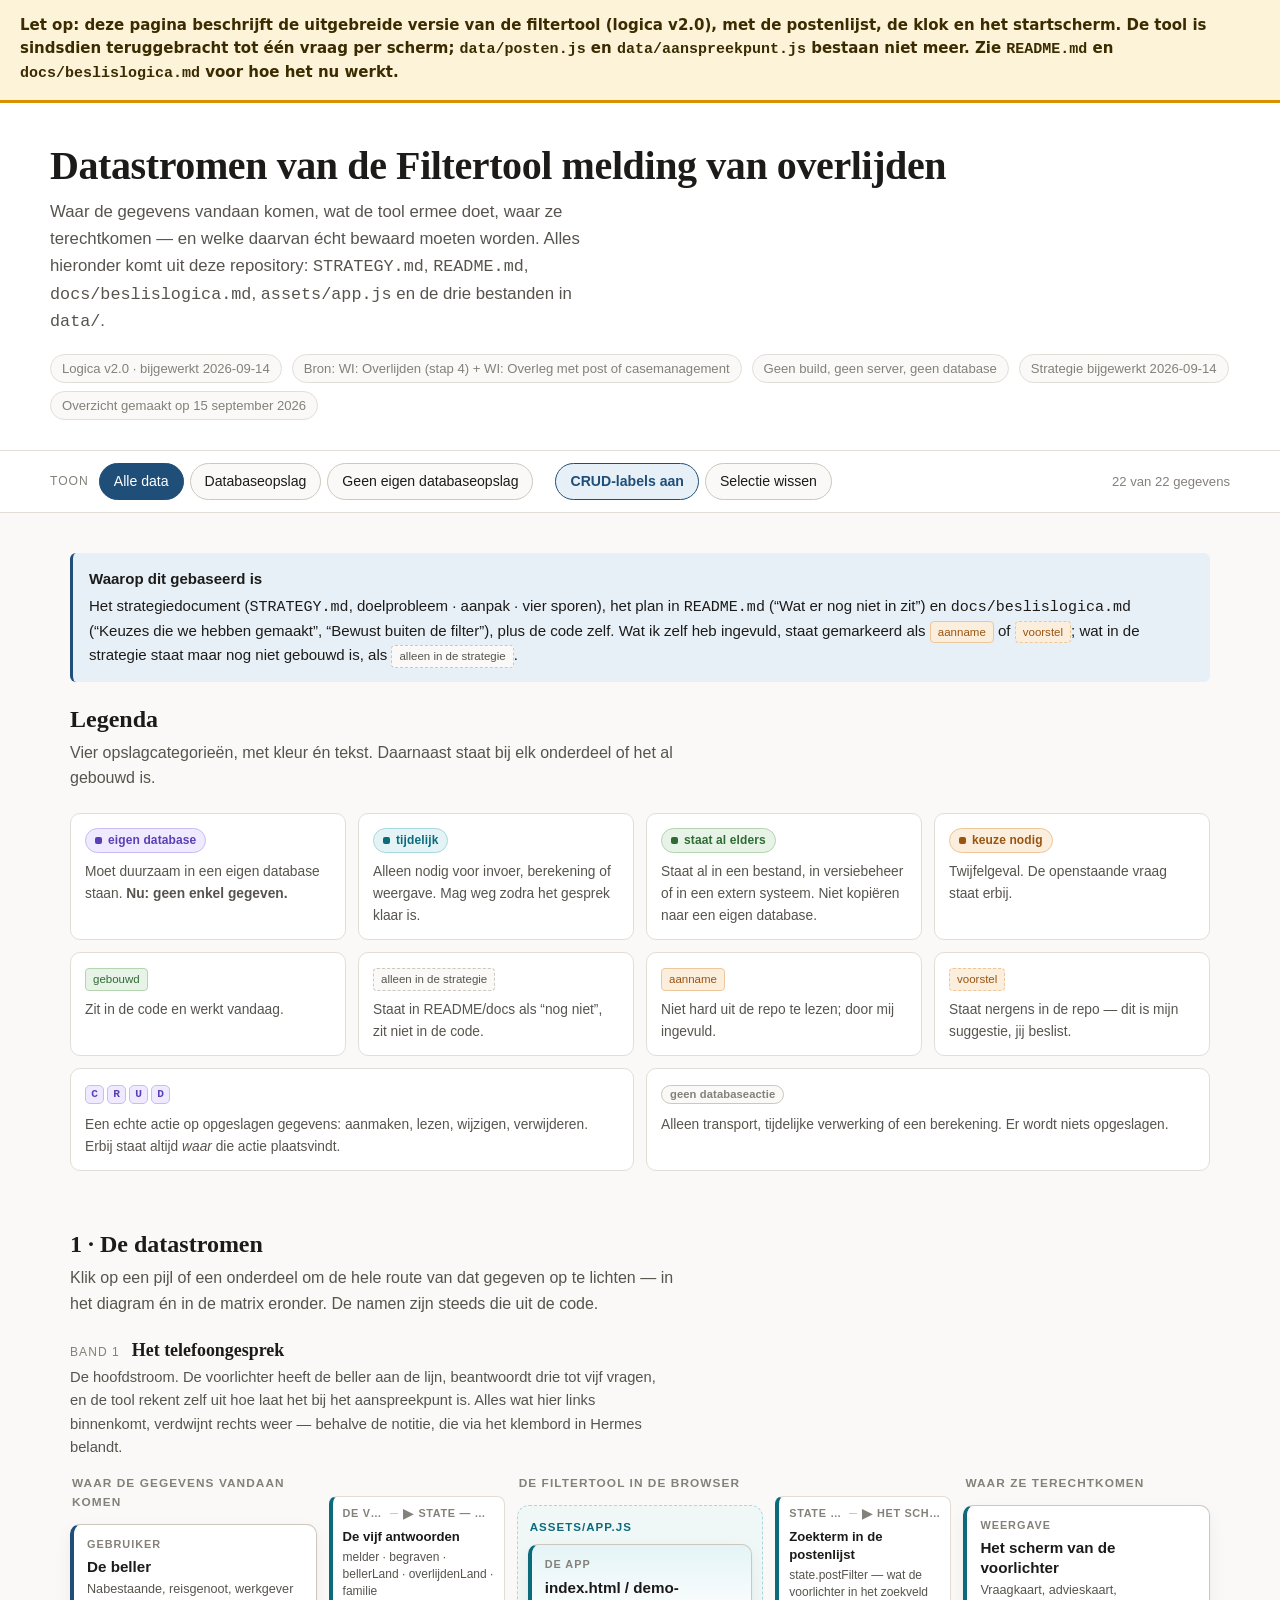
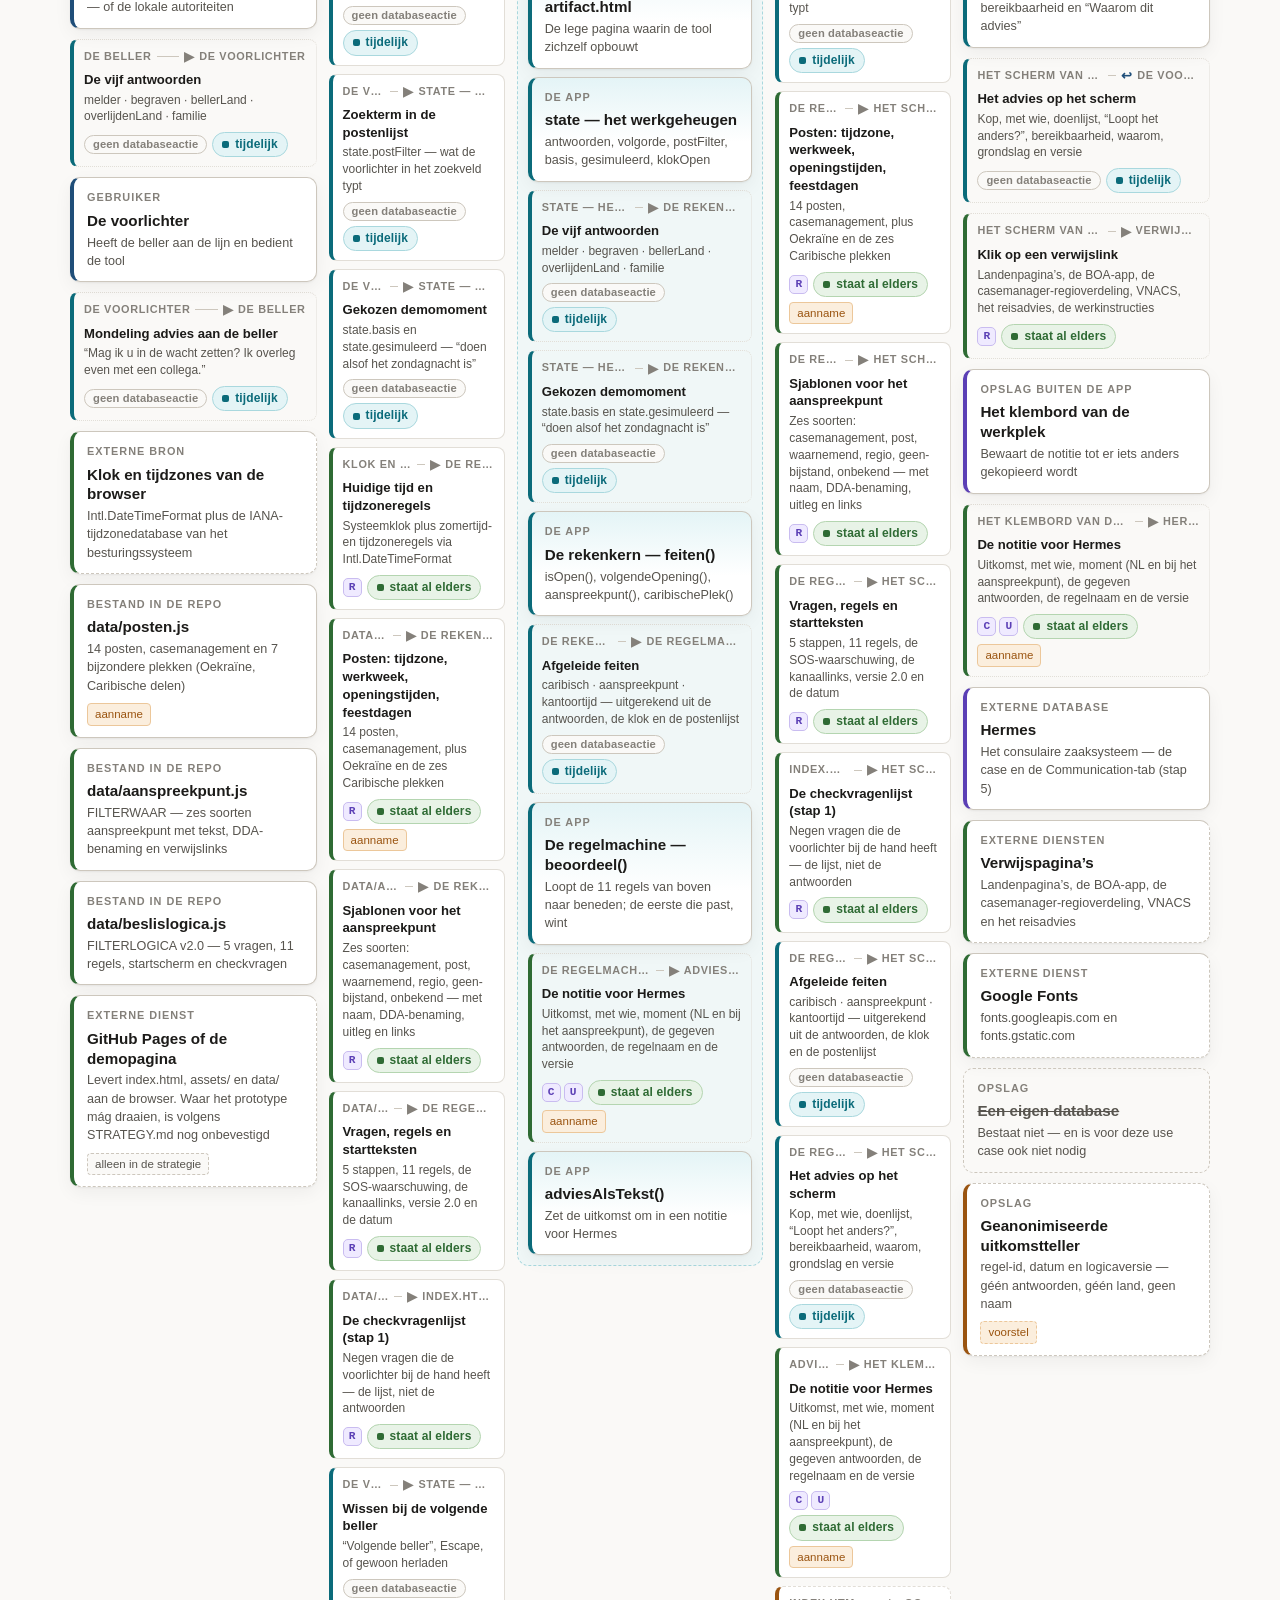
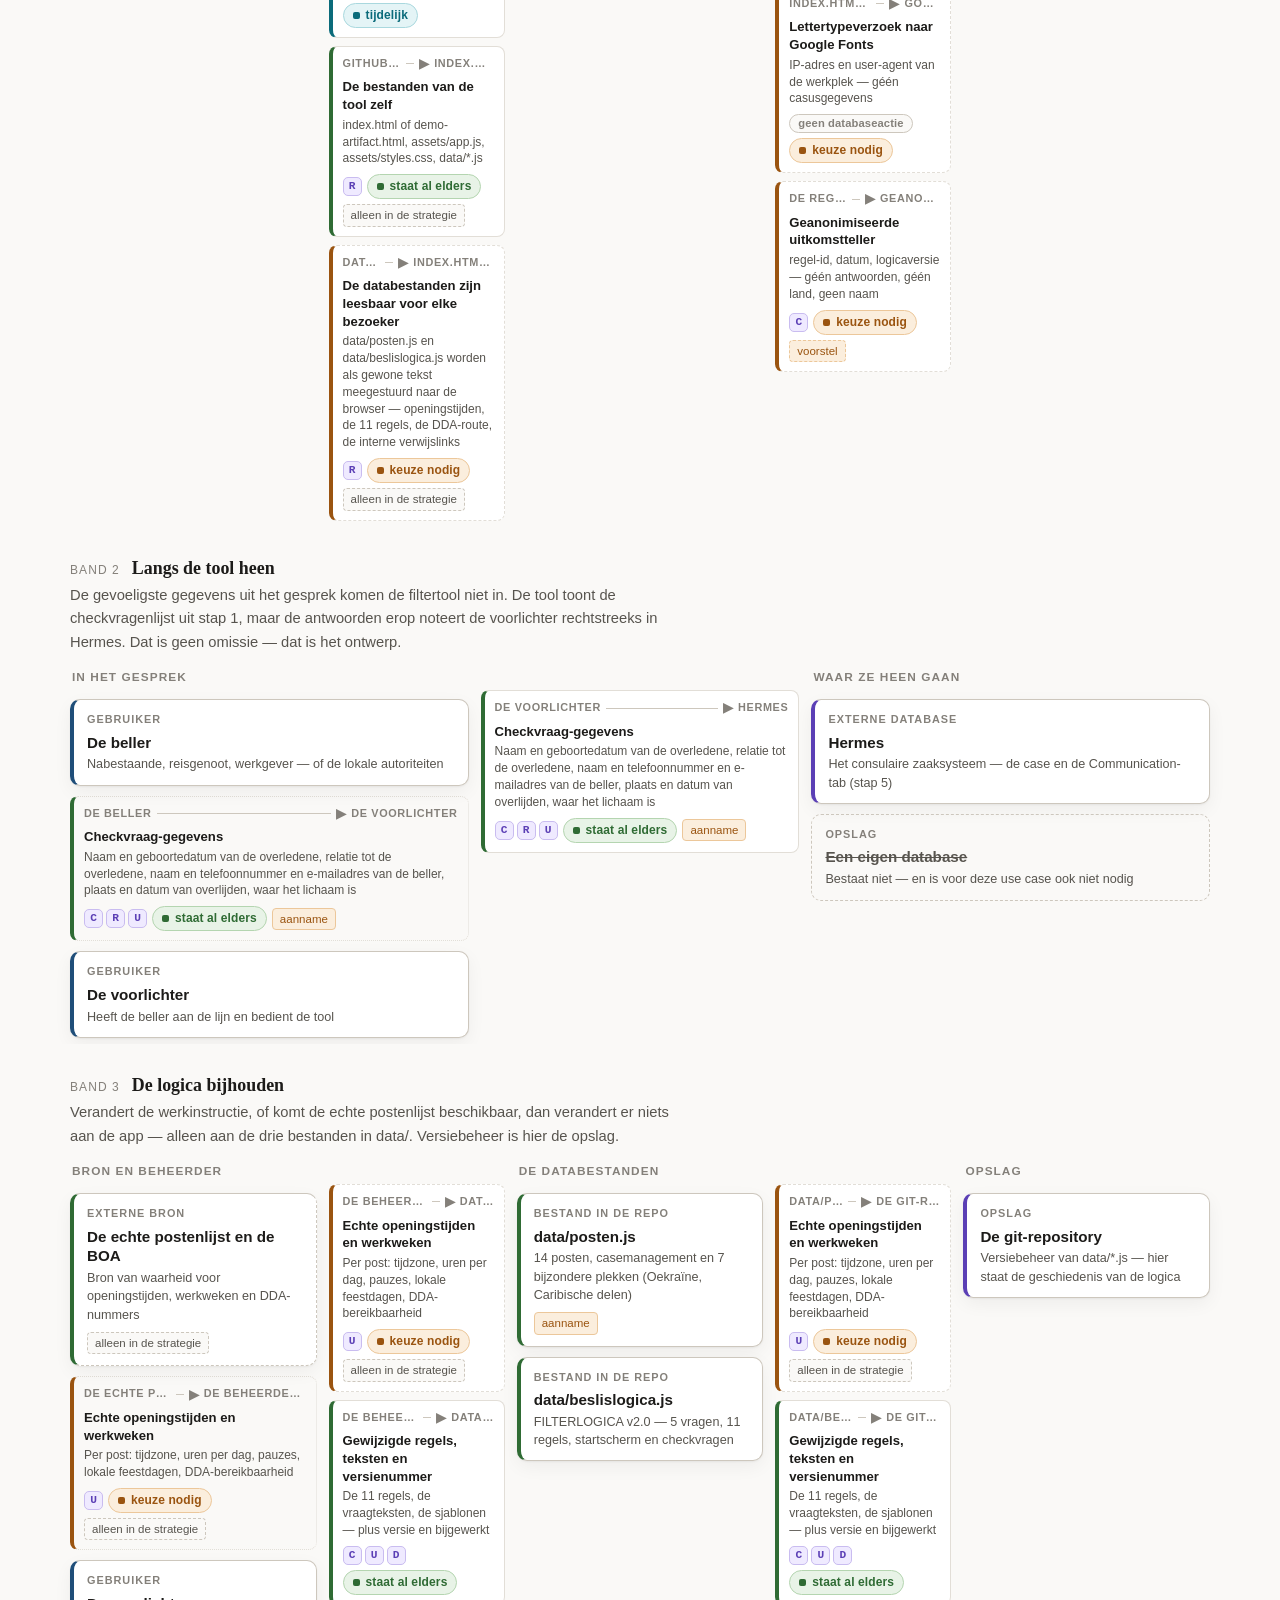
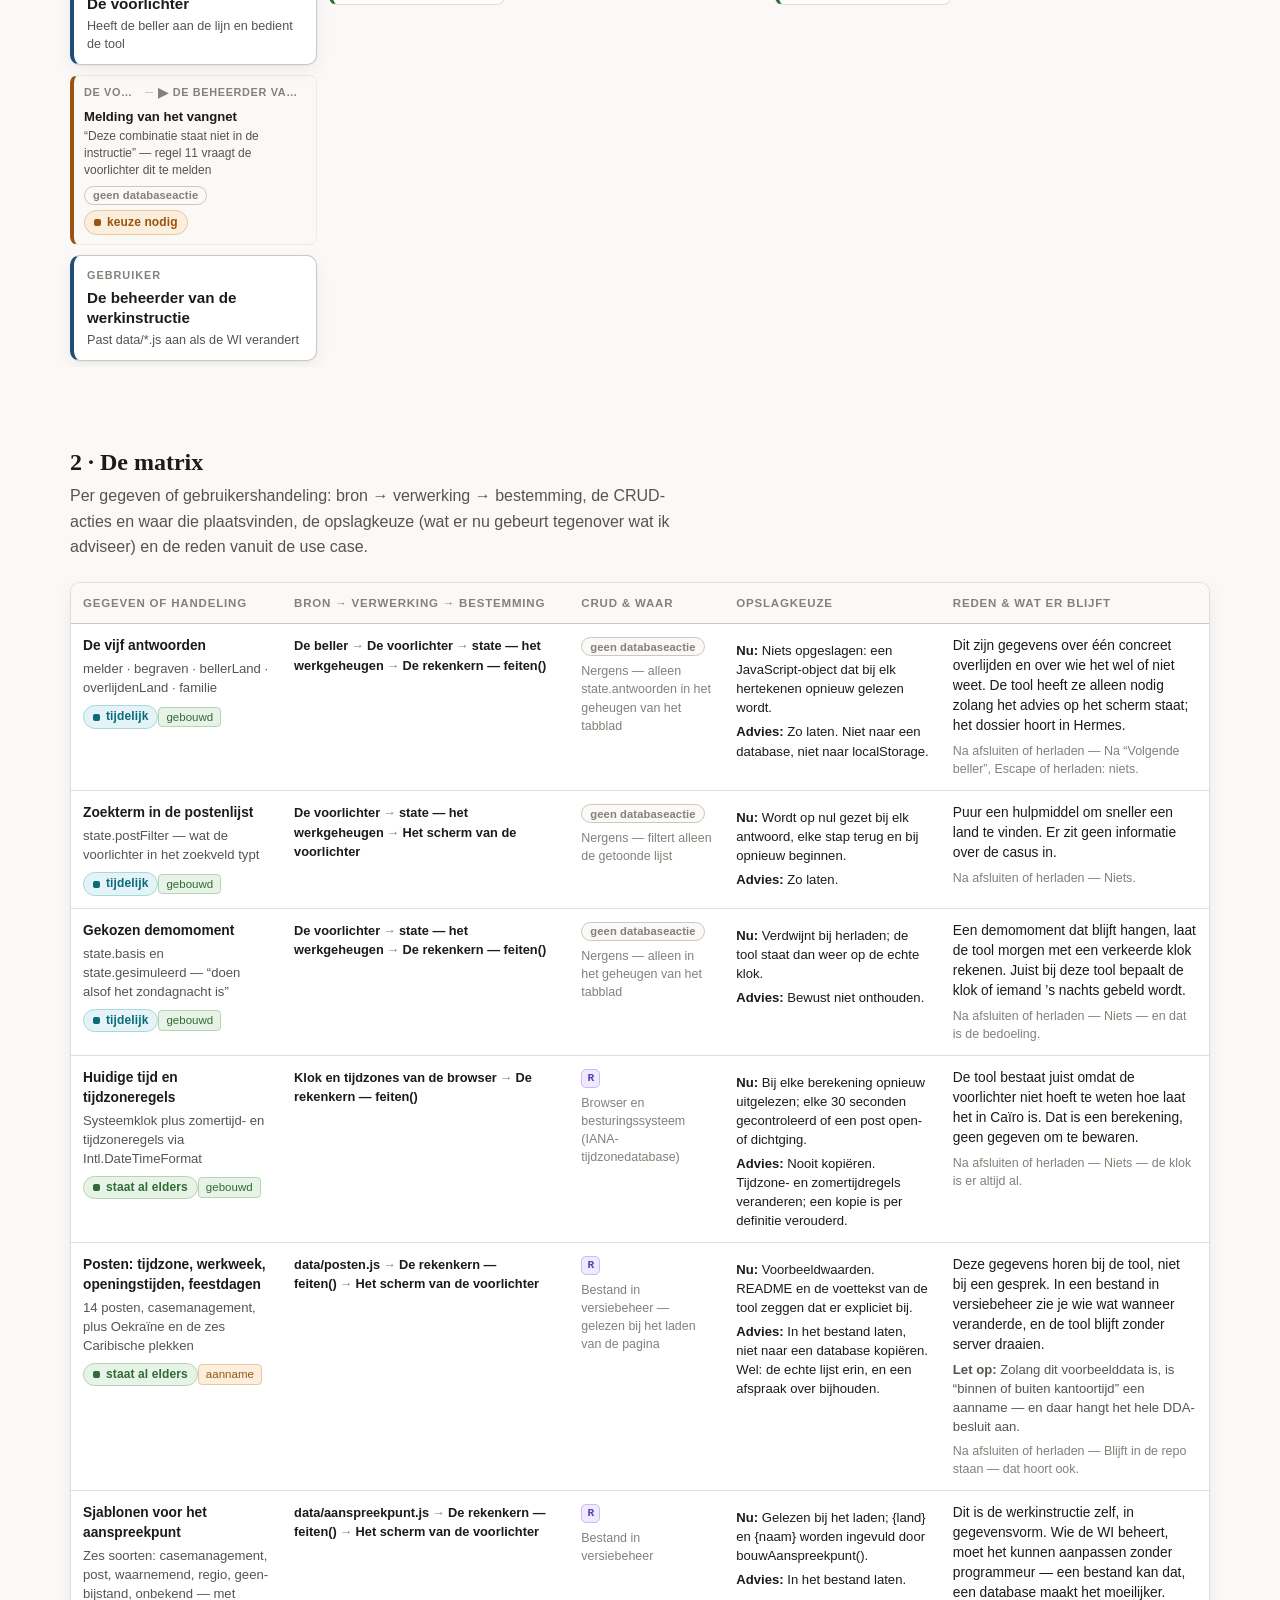
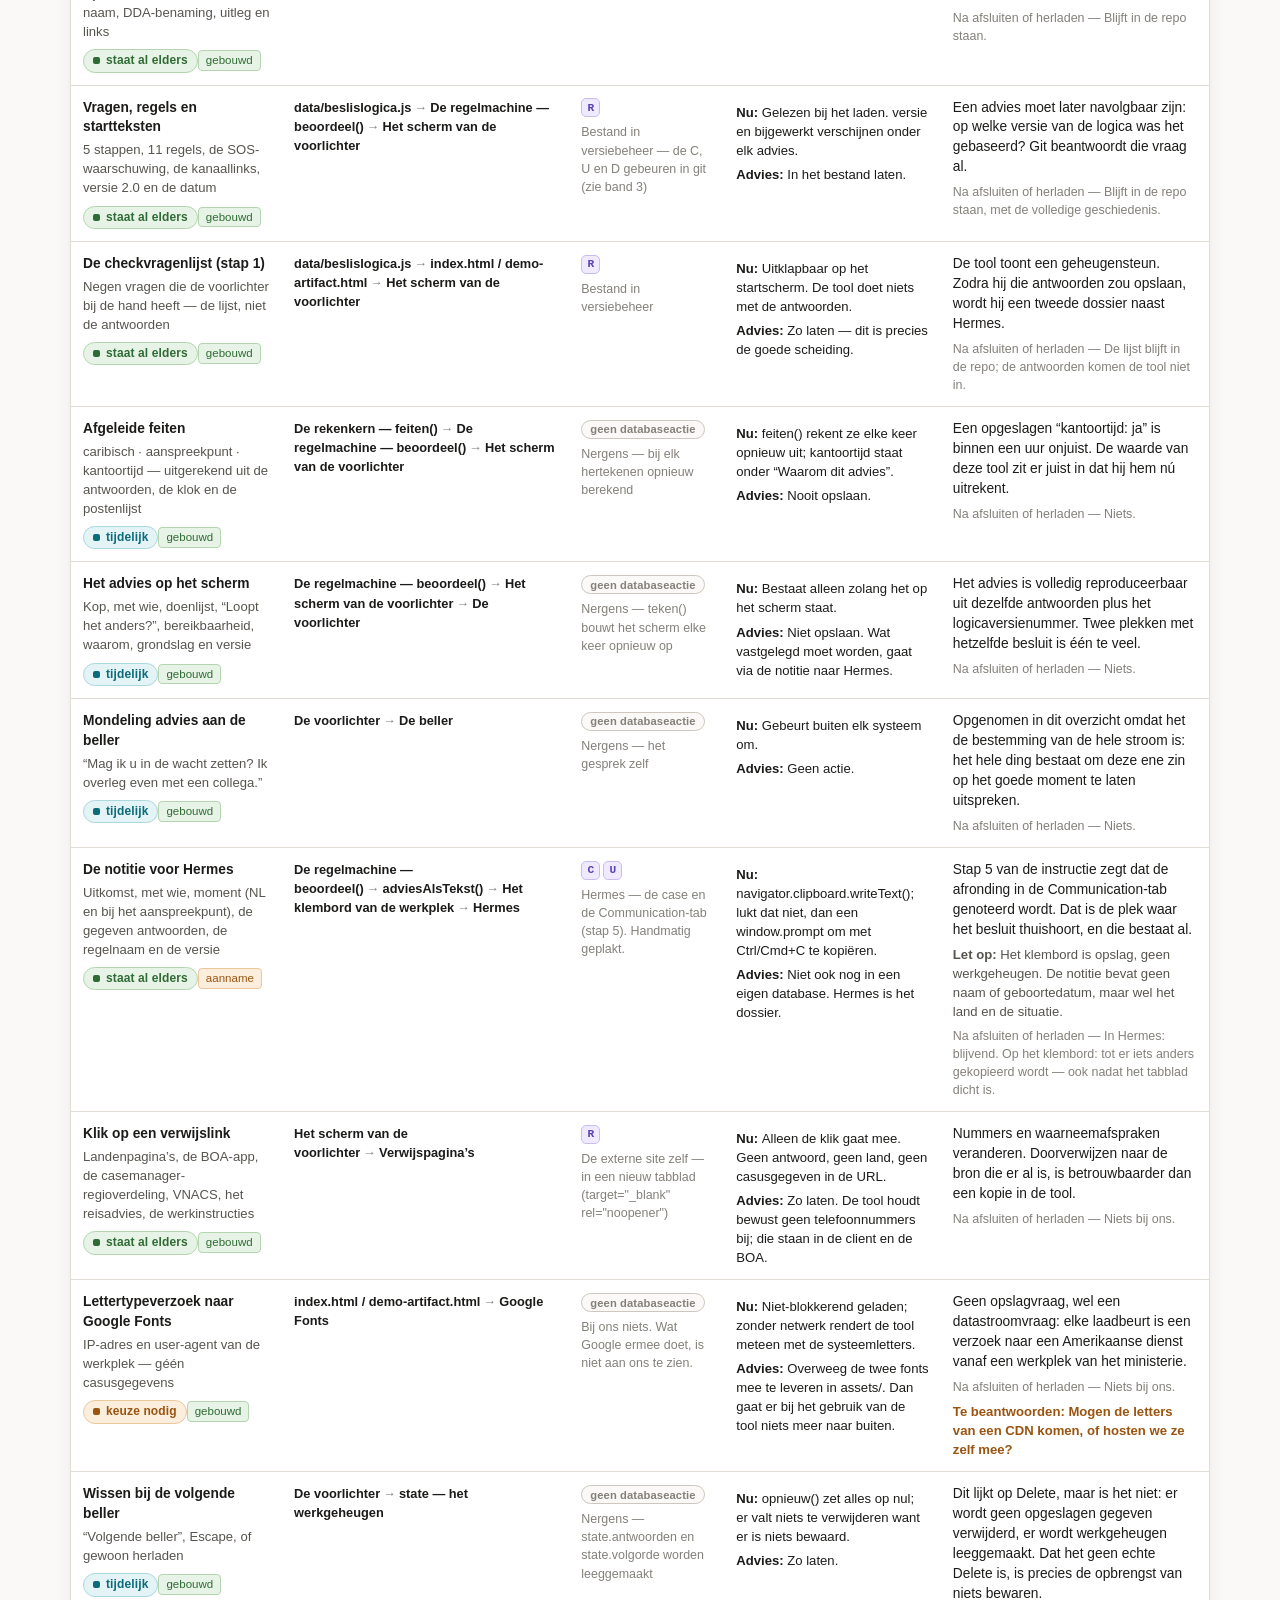
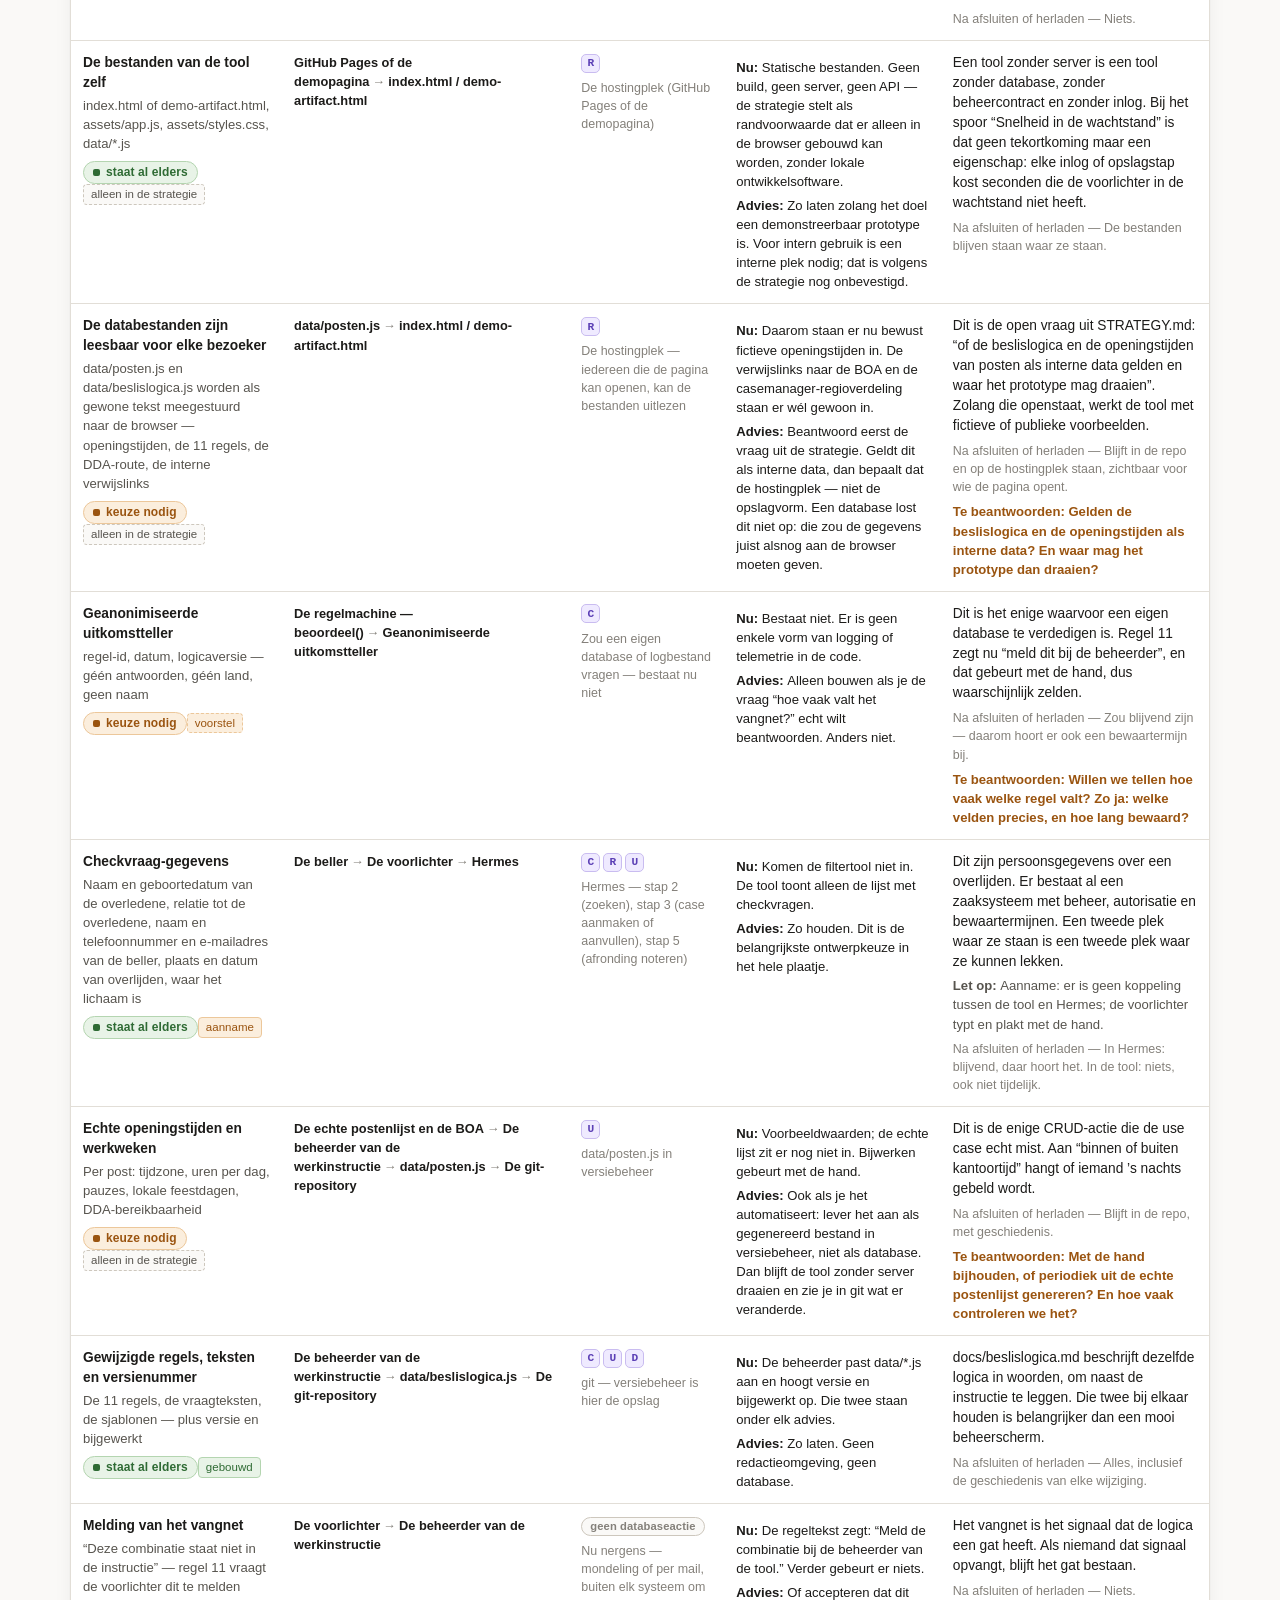
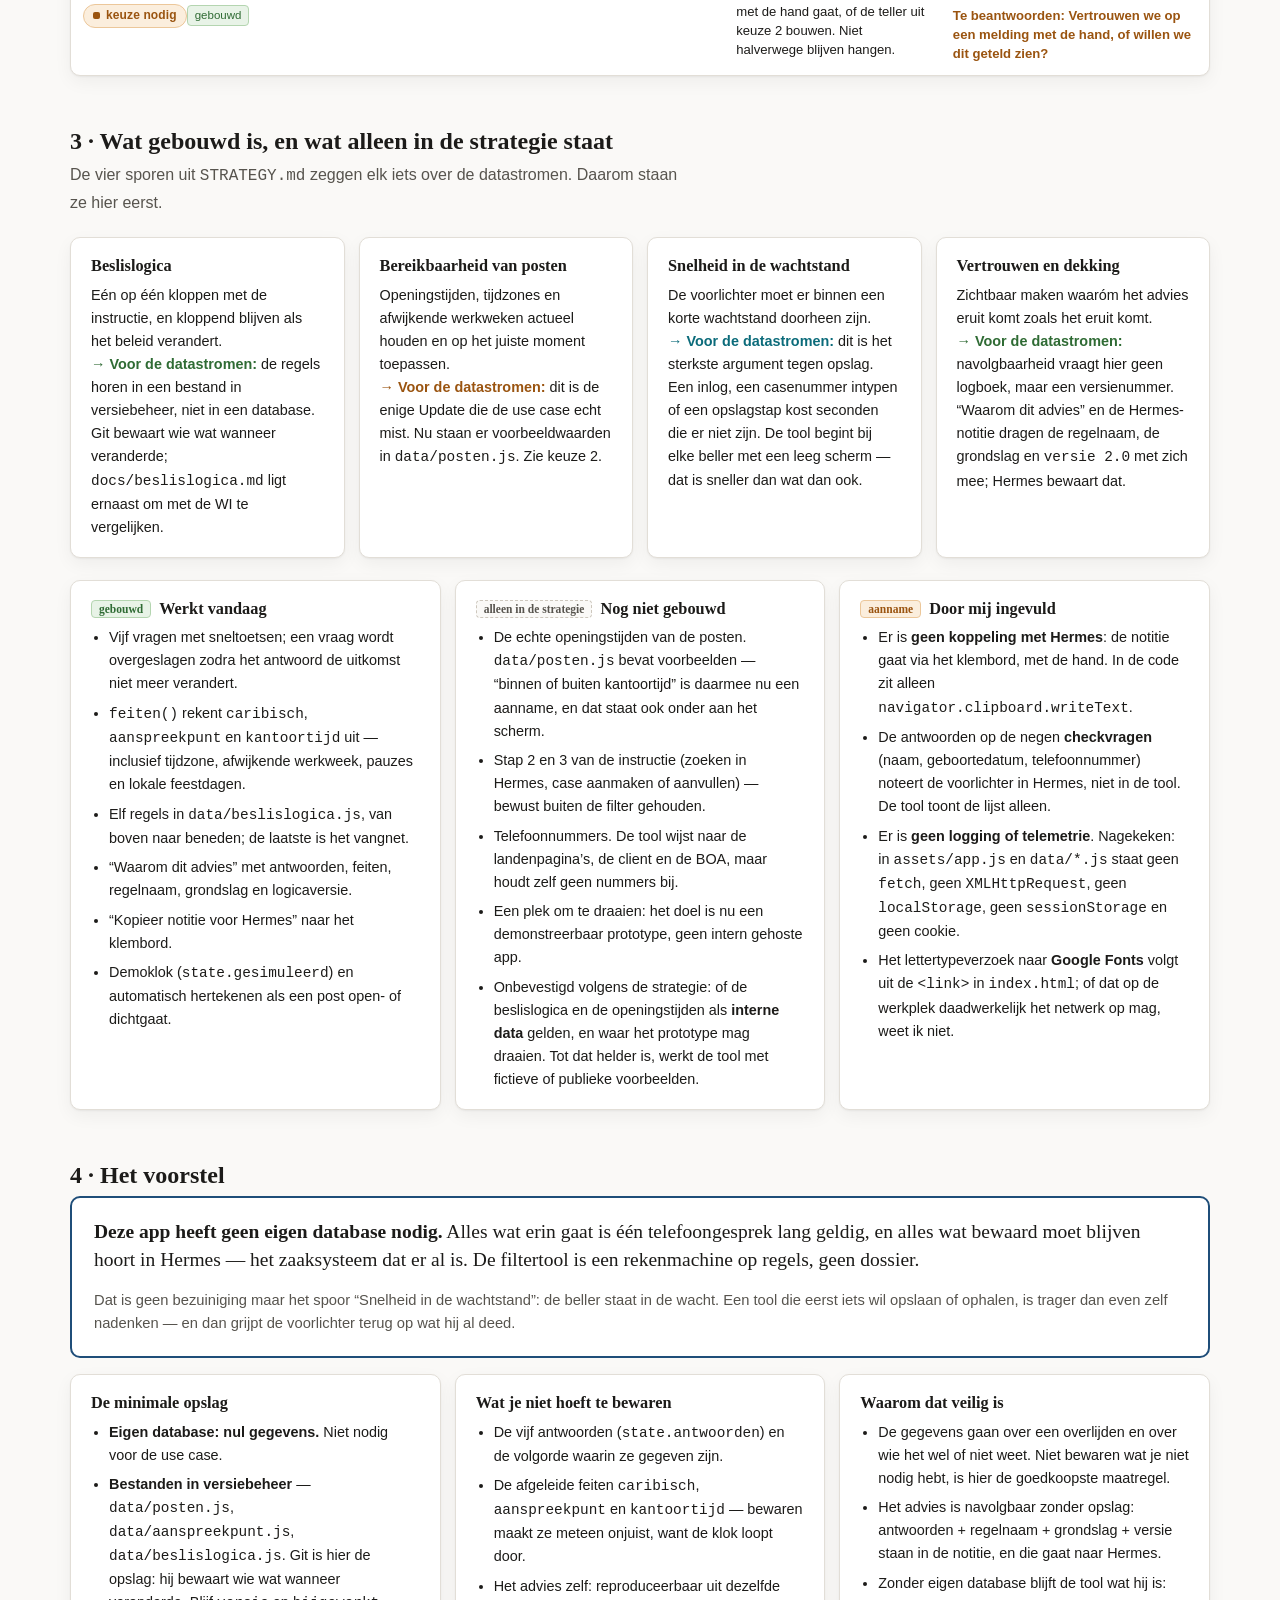
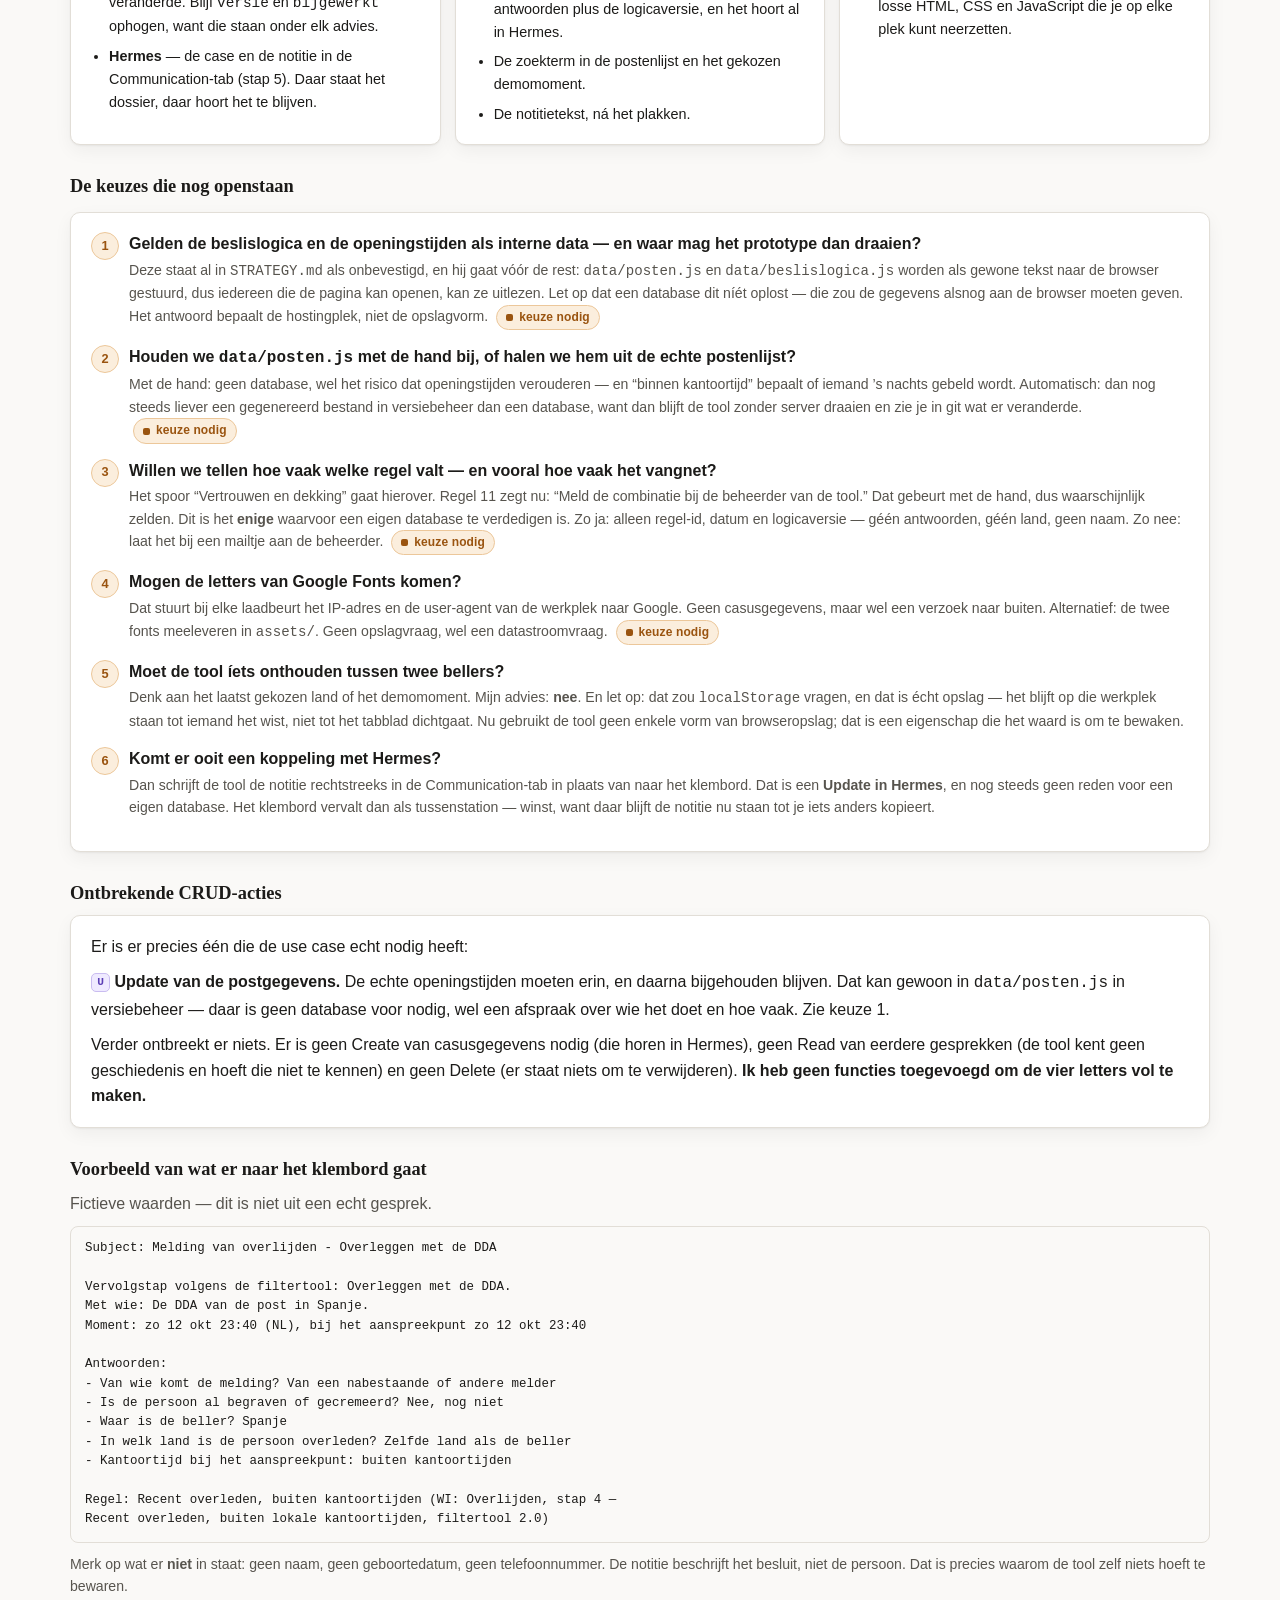
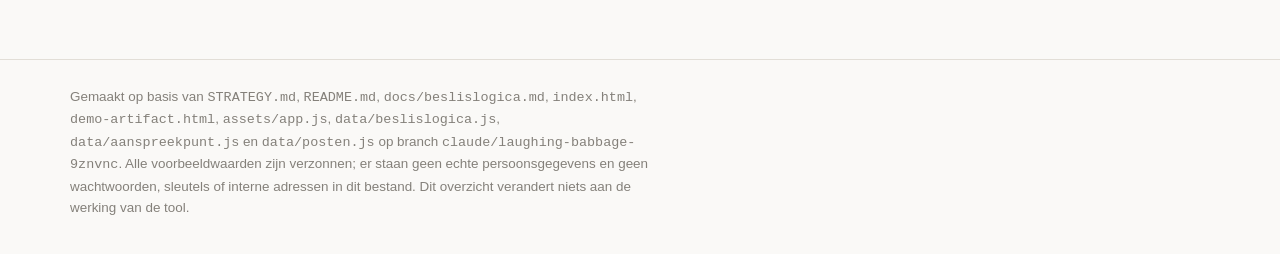
==== commit 1139c9ad: "Terug naar één vraag per scherm De tool deed veel meer dan vragen stellen: een klok met tijdsimulati" ====
--- a/datastromen.html
+++ b/datastromen.html
@@ -269,6 +269,14 @@
 </style>
 </head>
 <body>
+
+<p style="margin:0;padding:14px 20px;background:#fdf3d8;border-bottom:3px solid #d99000;color:#3a2c00;font:600 15px/1.5 system-ui,sans-serif">
+  Let op: deze pagina beschrijft de uitgebreide versie van de filtertool (logica
+  v2.0), met de postenlijst, de klok en het startscherm. De tool is sindsdien
+  teruggebracht tot één vraag per scherm; <code>data/posten.js</code> en
+  <code>data/aanspreekpunt.js</code> bestaan niet meer. Zie <code>README.md</code>
+  en <code>docs/beslislogica.md</code> voor hoe het nu werkt.
+</p>
 
 <header class="kop">
   <div class="wrap kop-in">
